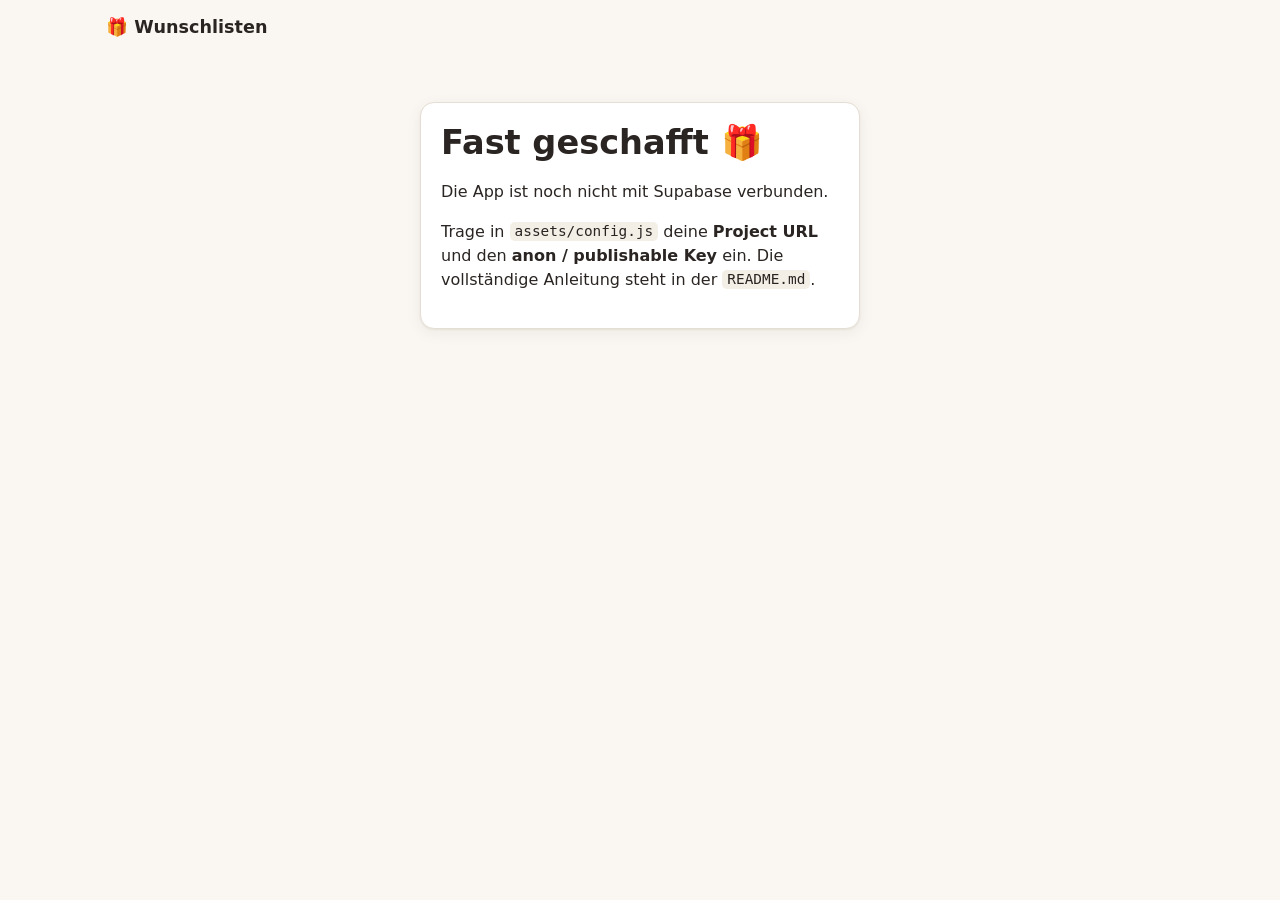
==== index.html @ 21e3d1af "Wishlist-App: Personen, Wunschlisten, Teilen-Link mit Reservierung - Admin-Bereich: Personen und Wün" ====
<!doctype html>
<html lang="de">
<head>
  <meta charset="utf-8">
  <meta name="viewport" content="width=device-width, initial-scale=1">
  <meta name="robots" content="noindex">
  <title>Wunschlisten verwalten</title>
  <link rel="icon" href="data:image/svg+xml,<svg xmlns='http://www.w3.org/2000/svg' viewBox='0 0 100 100'><text y='.9em' font-size='90'>🎁</text></svg>">
  <link rel="stylesheet" href="assets/style.css">
</head>
<body>
  <header class="topbar">
    <a class="brand" href="#/">🎁 Wunschlisten</a>
    <div class="userbox" id="userbox"></div>
  </header>

  <main id="app"><p class="loading">Lädt …</p></main>

  <!-- Person anlegen / bearbeiten -->
  <dialog id="person-dialog">
    <form method="dialog" id="person-form" class="stack">
      <h2 id="person-dialog-title">Neue Person</h2>
      <label class="field">Name
        <input type="text" name="name" required maxlength="80" placeholder="z. B. Lena" autocomplete="off">
      </label>
      <label class="field">Anlass <span class="hint">(optional)</span>
        <input type="text" name="occasion" maxlength="120" placeholder="z. B. Weihnachten 2026" autocomplete="off">
      </label>
      <div class="dialog-actions">
        <button type="button" class="btn" data-close>Abbrechen</button>
        <button type="submit" class="btn primary">Speichern</button>
      </div>
    </form>
  </dialog>

  <!-- Wunsch anlegen / bearbeiten -->
  <dialog id="item-dialog">
    <form method="dialog" id="item-form" class="stack">
      <h2 id="item-dialog-title">Neuer Wunsch</h2>
      <label class="field">Produkt
        <input type="text" name="title" required maxlength="200" placeholder="z. B. LEGO Baumhaus" autocomplete="off">
      </label>
      <label class="field">Link zum Produkt <span class="hint">(optional)</span>
        <input type="text" inputmode="url" name="url" maxlength="2000" placeholder="https://…" autocomplete="off">
      </label>
      <div class="two-col">
        <label class="field">Preis in € <span class="hint">(optional)</span>
          <input type="text" name="price" inputmode="decimal" placeholder="49,99" autocomplete="off">
        </label>
        <div class="field" style="display:flex;align-items:flex-end;padding-bottom:10px">
          <label class="check"><input type="checkbox" name="favorite"> ❤️ Herzenswunsch</label>
        </div>
      </div>
      <div class="field">Produktbild <span class="hint">(optional – auch per Einfügen aus der Zwischenablage)</span>
        <div class="img-picker">
          <div class="img-preview" id="img-preview">Kein Bild</div>
          <div class="stack" style="flex:1">
            <input type="file" name="image" id="image-input" accept="image/*">
            <button type="button" class="btn sm danger" id="image-remove" hidden>Bild entfernen</button>
          </div>
        </div>
      </div>
      <label class="field">Notiz <span class="hint">(optional, z. B. Größe, Farbe)</span>
        <textarea name="note" maxlength="500" rows="2"></textarea>
      </label>
      <div class="dialog-actions">
        <button type="button" class="btn" data-close>Abbrechen</button>
        <button type="submit" class="btn primary" id="item-save">Speichern</button>
      </div>
    </form>
  </dialog>

  <div id="toast" class="toast" role="status" aria-live="polite"></div>

  <script src="vendor/supabase.js"></script>
  <script src="assets/config.js"></script>
  <script type="module" src="assets/admin.js"></script>
</body>
</html>
---- assets/style.css ----
:root {
  --bg: #faf7f2;
  --surface: #ffffff;
  --surface-2: #f3eee6;
  --text: #2a2522;
  --muted: #6f665e;
  --border: #e6ded3;
  --accent: #c2410c;
  --accent-hover: #9a3412;
  --accent-soft: #fde9dd;
  --ok: #15803d;
  --ok-soft: #dcfce7;
  --danger: #b91c1c;
  --fav: #e11d48;
  --shadow: 0 1px 2px rgba(40, 30, 20, 0.06), 0 4px 16px rgba(40, 30, 20, 0.06);
  --radius: 14px;
  color-scheme: light;
}

@media (prefers-color-scheme: dark) {
  :root:not([data-theme="light"]) {
    --bg: #181513;
    --surface: #221e1b;
    --surface-2: #2c2723;
    --text: #f1ebe4;
    --muted: #a99f95;
    --border: #3a332e;
    --accent: #fb923c;
    --accent-hover: #fdba74;
    --accent-soft: #3b2417;
    --ok: #4ade80;
    --ok-soft: #173322;
    --danger: #f87171;
    --fav: #fb7185;
    --shadow: 0 1px 2px rgba(0, 0, 0, 0.3), 0 4px 16px rgba(0, 0, 0, 0.25);
    color-scheme: dark;
  }
}

* { box-sizing: border-box; }

body {
  margin: 0;
  background: var(--bg);
  color: var(--text);
  font: 16px/1.5 system-ui, -apple-system, "Segoe UI", Roboto, sans-serif;
  -webkit-font-smoothing: antialiased;
}

a { color: var(--accent); }
a:hover { color: var(--accent-hover); }
h1, h2, h3 { line-height: 1.2; margin: 0 0 0.4em; }
h1 { font-size: clamp(1.6rem, 4vw, 2.1rem); }
code { background: var(--surface-2); padding: 0.1em 0.35em; border-radius: 5px; font-size: 0.9em; }

/* ---------- Layout ---------- */

.topbar {
  display: flex;
  align-items: center;
  justify-content: space-between;
  gap: 12px;
  padding: 14px 16px;
  max-width: 1100px;
  margin: 0 auto;
}
.brand { font-weight: 700; font-size: 1.1rem; color: var(--text); text-decoration: none; }
.userbox { display: flex; align-items: center; gap: 10px; color: var(--muted); font-size: 0.9rem; }
.userbox .email { overflow: hidden; text-overflow: ellipsis; white-space: nowrap; max-width: 40vw; }

main { max-width: 1100px; margin: 0 auto; padding: 8px 16px 64px; }

.card {
  background: var(--surface);
  border: 1px solid var(--border);
  border-radius: var(--radius);
  box-shadow: var(--shadow);
  padding: 20px;
}
.narrow { max-width: 440px; margin: 40px auto; }
.muted { color: var(--muted); }
.small { font-size: 0.875rem; }
.row { display: flex; gap: 10px; align-items: center; flex-wrap: wrap; }
.spacer { flex: 1; }
.stack > * + * { margin-top: 14px; }
.back { display: inline-block; margin-bottom: 10px; text-decoration: none; font-size: 0.95rem; }

/* ---------- Buttons & Formulare ---------- */

.btn {
  display: inline-flex;
  align-items: center;
  justify-content: center;
  gap: 6px;
  border: 1px solid var(--border);
  background: var(--surface);
  color: var(--text);
  padding: 9px 14px;
  border-radius: 10px;
  font: inherit;
  font-size: 0.95rem;
  font-weight: 550;
  cursor: pointer;
  text-decoration: none;
  white-space: nowrap;
  transition: background 0.15s, border-color 0.15s, transform 0.05s;
}
.btn:hover { background: var(--surface-2); color: var(--text); }
.btn:active { transform: translateY(1px); }
.btn:disabled { opacity: 0.55; cursor: not-allowed; }
.btn.primary { background: var(--accent); border-color: var(--accent); color: #fff; }
.btn.primary:hover { background: var(--accent-hover); border-color: var(--accent-hover); }
.btn.danger { color: var(--danger); }
.btn.ghost { background: transparent; border-color: transparent; }
.btn.ghost:hover { background: var(--surface-2); }
.btn.sm { padding: 6px 10px; font-size: 0.85rem; border-radius: 8px; }
.btn.block { width: 100%; }

label.field { display: block; font-weight: 550; font-size: 0.9rem; }
label.field > span.hint { font-weight: 400; color: var(--muted); }
input[type="text"], input[type="email"], input[type="password"], input[type="url"], textarea {
  display: block;
  width: 100%;
  margin-top: 5px;
  padding: 10px 12px;
  font: inherit;
  color: var(--text);
  background: var(--surface);
  border: 1px solid var(--border);
  border-radius: 10px;
}
input:focus, textarea:focus, .btn:focus-visible { outline: 2px solid var(--accent); outline-offset: 1px; }
textarea { resize: vertical; min-height: 70px; }
.check { display: flex; align-items: center; gap: 8px; font-size: 0.95rem; cursor: pointer; }
.check input { width: 18px; height: 18px; accent-color: var(--accent); }

/* Schalter */
.switch { display: flex; gap: 12px; align-items: flex-start; cursor: pointer; }
.switch input { position: absolute; opacity: 0; pointer-events: none; }
.switch .track {
  flex: none; width: 44px; height: 26px; border-radius: 99px; background: var(--border);
  position: relative; transition: background 0.2s; margin-top: 2px;
}
.switch .track::after {
  content: ""; position: absolute; top: 3px; left: 3px; width: 20px; height: 20px;
  border-radius: 50%; background: #fff; transition: transform 0.2s; box-shadow: 0 1px 3px rgba(0,0,0,.25);
}
.switch input:checked + .track { background: var(--accent); }
.switch input:checked + .track::after { transform: translateX(18px); }
.switch input:focus-visible + .track { outline: 2px solid var(--accent); outline-offset: 2px; }

/* ---------- Personen-Übersicht ---------- */

.page-head { display: flex; align-items: flex-end; justify-content: space-between; gap: 12px; flex-wrap: wrap; margin: 12px 0 20px; }
.page-head p { margin: 0; }

.person-grid { display: grid; gap: 14px; grid-template-columns: repeat(auto-fill, minmax(230px, 1fr)); }
.person-card {
  display: block; text-decoration: none; color: var(--text);
  background: var(--surface); border: 1px solid var(--border); border-radius: var(--radius);
  box-shadow: var(--shadow); padding: 18px; transition: border-color 0.15s, transform 0.15s;
}
.person-card:hover { border-color: var(--accent); color: var(--text); transform: translateY(-2px); }
.avatar {
  width: 44px; height: 44px; border-radius: 50%; display: grid; place-items: center;
  background: var(--accent-soft); color: var(--accent); font-weight: 700; font-size: 1.15rem; margin-bottom: 10px;
}
.person-card h3 { margin: 0; }
.person-card .meta { color: var(--muted); font-size: 0.9rem; }
.empty { text-align: center; padding: 40px 20px; color: var(--muted); }

/* ---------- Detailseite ---------- */

.detail-head { display: flex; justify-content: space-between; align-items: flex-start; gap: 12px; flex-wrap: wrap; }
.panel-grid { display: grid; gap: 14px; grid-template-columns: 1.4fr 1fr; margin: 18px 0; }
@media (max-width: 760px) { .panel-grid { grid-template-columns: 1fr; } }
.share-link { display: flex; gap: 8px; }
.share-link input { margin-top: 0; font-size: 0.85rem; color: var(--muted); }
.stats { display: flex; gap: 18px; flex-wrap: wrap; margin: 4px 0 16px; color: var(--muted); font-size: 0.95rem; }
.stats strong { color: var(--text); }

/* ---------- Wunsch-Karten ---------- */

.item-grid { display: grid; gap: 16px; grid-template-columns: repeat(auto-fill, minmax(240px, 1fr)); }
.item {
  position: relative; display: flex; flex-direction: column;
  background: var(--surface); border: 1px solid var(--border); border-radius: var(--radius);
  box-shadow: var(--shadow); overflow: hidden; transition: opacity 0.2s, filter 0.2s;
}
.item .img {
  aspect-ratio: 4 / 3; background: var(--surface-2); display: grid; place-items: center; overflow: hidden;
}
.item .img img { width: 100%; height: 100%; object-fit: contain; background: #fff; }
.item .img svg { width: 44px; height: 44px; color: var(--border); }
.item .body { padding: 14px 16px 16px; display: flex; flex-direction: column; gap: 6px; flex: 1; }
.item h3 { font-size: 1.05rem; margin: 0; overflow-wrap: anywhere; }
.item .price { font-weight: 700; font-size: 1.1rem; }
.item .note { color: var(--muted); font-size: 0.9rem; white-space: pre-line; overflow-wrap: anywhere; }
.item .shop { font-size: 0.9rem; overflow-wrap: anywhere; }
.item .actions { display: flex; gap: 8px; flex-wrap: wrap; margin-top: auto; padding-top: 8px; }
.fav-badge {
  position: absolute; top: 10px; left: 10px; background: var(--surface); color: var(--fav);
  border-radius: 99px; padding: 3px 10px; font-size: 0.8rem; font-weight: 650; box-shadow: var(--shadow);
}
.claim-badge {
  display: inline-flex; align-items: center; gap: 6px; align-self: flex-start;
  padding: 4px 10px; border-radius: 99px; font-size: 0.85rem; font-weight: 600;
  background: var(--surface-2); color: var(--muted);
}
.claim-badge.mine { background: var(--ok-soft); color: var(--ok); }

/* Vergeben = ausgegraut */
.item.claimed .img, .item.claimed h3, .item.claimed .price, .item.claimed .note, .item.claimed .shop {
  opacity: 0.45; filter: grayscale(1);
}
.item.claimed h3 { text-decoration: line-through; }
.item.claimed .fav-badge { opacity: 0.5; }
.item.mine { border-color: var(--ok); }
.item.mine .img, .item.mine h3, .item.mine .price, .item.mine .note, .item.mine .shop { opacity: 1; filter: none; text-decoration: none; }

/* ---------- Teilen-Ansicht ---------- */

.hero { text-align: center; margin: 18px auto 26px; max-width: 640px; }
.hero .occasion { color: var(--accent); font-weight: 650; text-transform: uppercase; letter-spacing: 0.06em; font-size: 0.85rem; }
.progress { height: 8px; background: var(--surface-2); border-radius: 99px; overflow: hidden; margin: 12px auto 6px; max-width: 360px; }
.progress > div { height: 100%; background: var(--accent); border-radius: 99px; transition: width 0.4s; }
.toolbar { display: flex; justify-content: space-between; align-items: center; gap: 12px; flex-wrap: wrap; margin-bottom: 14px; }
.section-title { margin: 28px 0 12px; font-size: 1.05rem; color: var(--muted); font-weight: 600; }

/* ---------- Dialog ---------- */

dialog {
  border: none; border-radius: var(--radius); padding: 0; width: min(520px, calc(100vw - 32px));
  background: var(--surface); color: var(--text); box-shadow: 0 20px 60px rgba(0,0,0,.3);
}
dialog::backdrop { background: rgba(20, 15, 10, 0.45); }
dialog form { padding: 22px; max-height: 85vh; overflow-y: auto; }
dialog h2 { font-size: 1.25rem; }
.dialog-actions { display: flex; justify-content: flex-end; gap: 10px; margin-top: 20px; flex-wrap: wrap; }
.img-picker { display: flex; gap: 12px; align-items: center; margin-top: 6px; }
.img-preview {
  width: 96px; height: 96px; flex: none; border-radius: 10px; border: 1px dashed var(--border);
  background: var(--surface-2); display: grid; place-items: center; overflow: hidden; color: var(--muted); font-size: 0.75rem; text-align: center;
}
.img-preview img { width: 100%; height: 100%; object-fit: contain; background: #fff; }
.two-col { display: grid; grid-template-columns: 1fr 1fr; gap: 12px; }
@media (max-width: 480px) { .two-col { grid-template-columns: 1fr; } }

/* ---------- Toast ---------- */

.toast {
  position: fixed; left: 50%; bottom: 24px; transform: translate(-50%, 20px);
  background: var(--text); color: var(--bg); padding: 11px 18px; border-radius: 10px;
  font-size: 0.95rem; box-shadow: var(--shadow); opacity: 0; pointer-events: none;
  transition: opacity 0.2s, transform 0.2s; max-width: calc(100vw - 32px); z-index: 50;
}
.toast.show { opacity: 1; transform: translate(-50%, 0); }
.toast.error { background: var(--danger); color: #fff; }
.toast.success { background: var(--ok); color: #fff; }

.loading { text-align: center; color: var(--muted); padding: 60px 0; }
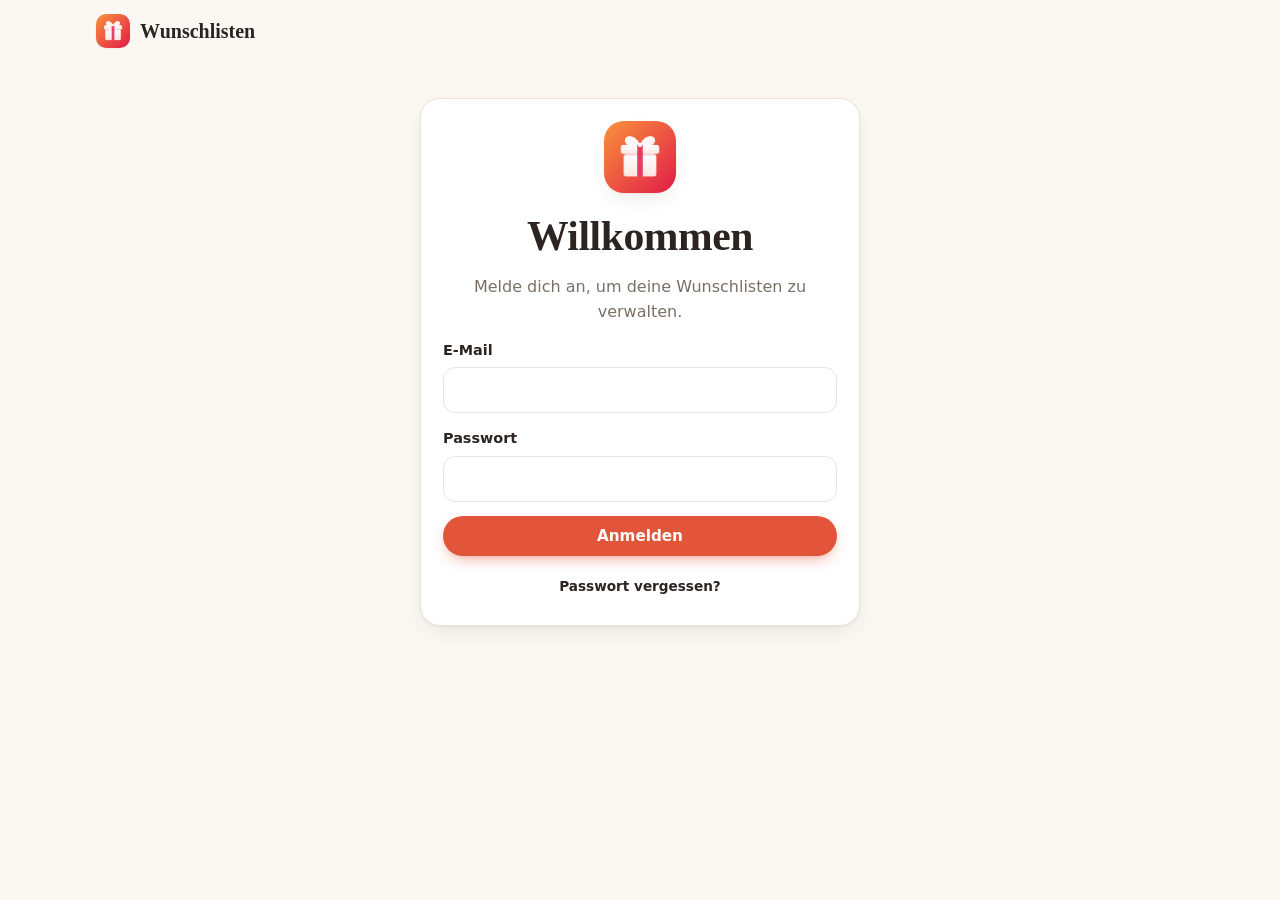
==== commit 57ad2bdf: "Neues Design, App-Icon, Anlass mit Countdown, Preise aus Shop-Links - Design: Schrift Fraunces, Kopf" ====
--- a/index.html
+++ b/index.html
@@ -2,15 +2,24 @@
 <html lang="de">
 <head>
   <meta charset="utf-8">
-  <meta name="viewport" content="width=device-width, initial-scale=1">
+  <meta name="viewport" content="width=device-width, initial-scale=1, viewport-fit=cover">
   <meta name="robots" content="noindex">
-  <title>Wunschlisten verwalten</title>
-  <link rel="icon" href="data:image/svg+xml,<svg xmlns='http://www.w3.org/2000/svg' viewBox='0 0 100 100'><text y='.9em' font-size='90'>🎁</text></svg>">
+  <title>Wunschlisten</title>
+  <link rel="icon" href="assets/icons/icon.svg" type="image/svg+xml">
+  <link rel="apple-touch-icon" href="assets/icons/apple-touch-icon.png">
+  <link rel="manifest" href="manifest.webmanifest">
+  <meta name="theme-color" content="#fbf8f4" media="(prefers-color-scheme: light)">
+  <meta name="theme-color" content="#161311" media="(prefers-color-scheme: dark)">
+  <meta name="apple-mobile-web-app-capable" content="yes">
+  <meta name="mobile-web-app-capable" content="yes">
+  <meta name="apple-mobile-web-app-title" content="Wunschlisten">
+  <meta name="apple-mobile-web-app-status-bar-style" content="default">
+  <link rel="preload" href="assets/fonts/fraunces.woff2" as="font" type="font/woff2" crossorigin>
   <link rel="stylesheet" href="assets/style.css">
 </head>
 <body>
   <header class="topbar">
-    <a class="brand" href="#/">🎁 Wunschlisten</a>
+    <a class="brand" href="#/"><img src="assets/icons/icon-192.png" alt=""> Wunschlisten</a>
     <div class="userbox" id="userbox"></div>
   </header>
 
@@ -19,12 +28,23 @@
   <!-- Person anlegen / bearbeiten -->
   <dialog id="person-dialog">
     <form method="dialog" id="person-form" class="stack">
-      <h2 id="person-dialog-title">Neue Person</h2>
-      <label class="field">Name
+      <h2 id="person-dialog-title">Neue Wunschliste</h2>
+      <label class="field">Für wen ist die Liste?
         <input type="text" name="name" required maxlength="80" placeholder="z. B. Lena" autocomplete="off">
       </label>
-      <label class="field">Anlass <span class="hint">(optional)</span>
-        <input type="text" name="occasion" maxlength="120" placeholder="z. B. Weihnachten 2026" autocomplete="off">
+      <div class="field">Anlass
+        <div class="seg" role="radiogroup">
+          <label><input type="radio" name="theme" value="birthday" checked><span class="emo">🎂</span>Geburtstag</label>
+          <label><input type="radio" name="theme" value="christmas"><span class="emo">🎄</span>Weihnachten</label>
+          <label><input type="radio" name="theme" value="other"><span class="emo">🎁</span>Sonstiges</label>
+        </div>
+      </div>
+      <label class="field" id="event-date-field"><span id="event-date-label">Geburtstag</span>
+        <span class="hint" id="event-date-hint">(optional – mit Geburtsjahr zeigen wir auch das Alter)</span>
+        <input type="date" name="event_date">
+      </label>
+      <label class="field">Titel <span class="hint">(optional, z. B. „7. Geburtstag“ oder „Weihnachten 2026“)</span>
+        <input type="text" name="occasion" maxlength="120" autocomplete="off">
       </label>
       <div class="dialog-actions">
         <button type="button" class="btn" data-close>Abbrechen</button>
@@ -37,20 +57,23 @@
   <dialog id="item-dialog">
     <form method="dialog" id="item-form" class="stack">
       <h2 id="item-dialog-title">Neuer Wunsch</h2>
+      <div class="field">Link zum Produkt <span class="hint">(optional – Titel, Preis und Bild werden dann automatisch geladen)</span>
+        <div class="input-row">
+          <input type="text" inputmode="url" name="url" maxlength="2000" placeholder="https://…" autocomplete="off">
+          <button type="button" class="btn sm" id="fetch-info">✨ Laden</button>
+        </div>
+        <div class="fetch-status" id="fetch-status"></div>
+      </div>
       <label class="field">Produkt
         <input type="text" name="title" required maxlength="200" placeholder="z. B. LEGO Baumhaus" autocomplete="off">
-      </label>
-      <label class="field">Link zum Produkt <span class="hint">(optional)</span>
-        <input type="text" inputmode="url" name="url" maxlength="2000" placeholder="https://…" autocomplete="off">
       </label>
       <div class="two-col">
         <label class="field">Preis in € <span class="hint">(optional)</span>
           <input type="text" name="price" inputmode="decimal" placeholder="49,99" autocomplete="off">
         </label>
-        <div class="field" style="display:flex;align-items:flex-end;padding-bottom:10px">
-          <label class="check"><input type="checkbox" name="favorite"> ❤️ Herzenswunsch</label>
-        </div>
+        <label class="check" style="padding-bottom:12px"><input type="checkbox" name="favorite"> ❤️ Herzenswunsch</label>
       </div>
+      <label class="check" id="auto-price-row"><input type="checkbox" name="auto_price" checked> 🔄 Preis automatisch aus dem Link aktuell halten</label>
       <div class="field">Produktbild <span class="hint">(optional – auch per Einfügen aus der Zwischenablage)</span>
         <div class="img-picker">
           <div class="img-preview" id="img-preview">Kein Bild</div>
--- a/assets/style.css
+++ b/assets/style.css
@@ -1,261 +1,411 @@
+/* ===================================================================
+   Wishlist – Design
+   =================================================================== */
+
+@font-face {
+  font-family: "Fraunces";
+  src: url("fonts/fraunces.woff2") format("woff2");
+  font-weight: 100 900;
+  font-style: normal;
+  font-display: swap;
+}
+
 :root {
-  --bg: #faf7f2;
+  --bg: #fbf8f4;
   --surface: #ffffff;
-  --surface-2: #f3eee6;
-  --text: #2a2522;
-  --muted: #6f665e;
-  --border: #e6ded3;
-  --accent: #c2410c;
-  --accent-hover: #9a3412;
-  --accent-soft: #fde9dd;
+  --surface-2: #f6f0e9;
+  --text: #2b2420;
+  --muted: #7a6f66;
+  --border: #ece4da;
+  --accent: #e2553a;
+  --accent-hover: #c4412a;
+  --accent-soft: #fdeae3;
+  --on-accent: #ffffff;
+  --grad: linear-gradient(135deg, #fb923c 0%, #f05a4a 50%, #e11d48 100%);
+  --pattern: radial-gradient(circle at 20% 30%, rgba(255,255,255,.18) 0 2px, transparent 3px),
+             radial-gradient(circle at 70% 70%, rgba(255,255,255,.14) 0 3px, transparent 4px);
+  --pattern-size: 60px 60px, 90px 90px;
   --ok: #15803d;
   --ok-soft: #dcfce7;
-  --danger: #b91c1c;
+  --danger: #c0262d;
   --fav: #e11d48;
-  --shadow: 0 1px 2px rgba(40, 30, 20, 0.06), 0 4px 16px rgba(40, 30, 20, 0.06);
-  --radius: 14px;
+  --shadow-sm: 0 1px 2px rgba(60, 40, 20, .06);
+  --shadow: 0 1px 2px rgba(60, 40, 20, .05), 0 8px 24px -8px rgba(60, 40, 20, .14);
+  --shadow-lg: 0 2px 4px rgba(60, 40, 20, .06), 0 18px 40px -12px rgba(60, 40, 20, .25);
+  --radius: 20px;
+  --radius-sm: 12px;
+  --font-display: "Fraunces", Georgia, "Times New Roman", serif;
   color-scheme: light;
 }
 
 @media (prefers-color-scheme: dark) {
   :root:not([data-theme="light"]) {
-    --bg: #181513;
-    --surface: #221e1b;
-    --surface-2: #2c2723;
-    --text: #f1ebe4;
-    --muted: #a99f95;
-    --border: #3a332e;
-    --accent: #fb923c;
-    --accent-hover: #fdba74;
-    --accent-soft: #3b2417;
+    --bg: #161311;
+    --surface: #211d1a;
+    --surface-2: #2b2622;
+    --text: #f3ede6;
+    --muted: #a99e94;
+    --border: #39322c;
+    --accent-soft: #3a2119;
     --ok: #4ade80;
     --ok-soft: #173322;
     --danger: #f87171;
     --fav: #fb7185;
-    --shadow: 0 1px 2px rgba(0, 0, 0, 0.3), 0 4px 16px rgba(0, 0, 0, 0.25);
+    --shadow: 0 1px 2px rgba(0,0,0,.3), 0 8px 24px -8px rgba(0,0,0,.5);
+    --shadow-lg: 0 2px 4px rgba(0,0,0,.3), 0 18px 40px -12px rgba(0,0,0,.6);
     color-scheme: dark;
   }
 }
 
+/* ---------- Anlass-Themen ---------- */
+
+[data-occasion="birthday"] {
+  --accent: #d6336c;
+  --accent-hover: #b02457;
+  --accent-soft: #fce7f0;
+  --grad: linear-gradient(135deg, #f472b6 0%, #c084fc 55%, #818cf8 100%);
+  --pattern:
+    radial-gradient(circle at 30% 40%, rgba(255,255,255,.55) 0 2.5px, transparent 3px),
+    radial-gradient(circle at 60% 20%, rgba(253,224,71,.75) 0 3px, transparent 3.5px),
+    radial-gradient(circle at 80% 70%, rgba(125,211,252,.7) 0 2.5px, transparent 3px),
+    radial-gradient(circle at 15% 85%, rgba(255,255,255,.35) 0 4px, transparent 4.5px);
+  --pattern-size: 57px 63px, 91px 79px, 73px 101px, 127px 113px;
+}
+[data-occasion="christmas"] {
+  --accent: #b8232f;
+  --accent-hover: #941b25;
+  --accent-soft: #fbe8e8;
+  --grad: linear-gradient(140deg, #1f6f43 0%, #145233 55%, #0f3d27 100%);
+  --pattern:
+    radial-gradient(circle, rgba(255,255,255,.75) 0 2px, transparent 2.5px),
+    radial-gradient(circle, rgba(255,255,255,.45) 0 1.5px, transparent 2px),
+    radial-gradient(circle, rgba(255,255,255,.3) 0 3px, transparent 3.5px);
+  --pattern-size: 53px 61px, 37px 43px, 97px 89px;
+}
+@media (prefers-color-scheme: dark) {
+  :root:not([data-theme="light"]) [data-occasion="birthday"] { --accent: #f472b6; --accent-hover: #f9a8d4; --accent-soft: #3d1a2b; --on-accent: #2a0f1c; }
+  :root:not([data-theme="light"]) [data-occasion="christmas"] { --accent: #f87171; --accent-hover: #fca5a5; --accent-soft: #3b1a1a; --on-accent: #2a0b0b; }
+  :root:not([data-theme="light"]) { --accent: #fb7a5a; --accent-hover: #fda38b; --on-accent: #2a120b; }
+}
+
+/* ---------- Grundlagen ---------- */
+
 * { box-sizing: border-box; }
-
+[hidden] { display: none !important; }
+html { -webkit-text-size-adjust: 100%; }
 body {
   margin: 0;
+  min-height: 100vh;
   background: var(--bg);
   color: var(--text);
-  font: 16px/1.5 system-ui, -apple-system, "Segoe UI", Roboto, sans-serif;
+  font: 16px/1.55 system-ui, -apple-system, "Segoe UI", Roboto, "Helvetica Neue", sans-serif;
   -webkit-font-smoothing: antialiased;
 }
-
 a { color: var(--accent); }
 a:hover { color: var(--accent-hover); }
-h1, h2, h3 { line-height: 1.2; margin: 0 0 0.4em; }
-h1 { font-size: clamp(1.6rem, 4vw, 2.1rem); }
-code { background: var(--surface-2); padding: 0.1em 0.35em; border-radius: 5px; font-size: 0.9em; }
+h1, h2, h3 { line-height: 1.15; margin: 0 0 .35em; letter-spacing: -.01em; }
+h1, h2, .display { font-family: var(--font-display); font-weight: 650; }
+h1 { font-size: clamp(1.8rem, 5vw, 2.6rem); }
+h2 { font-size: 1.4rem; }
+h3 { font-size: 1.05rem; font-weight: 650; }
+code { background: var(--surface-2); padding: .1em .35em; border-radius: 6px; font-size: .9em; }
+img { max-width: 100%; }
 
 /* ---------- Layout ---------- */
 
 .topbar {
-  display: flex;
-  align-items: center;
-  justify-content: space-between;
-  gap: 12px;
-  padding: 14px 16px;
-  max-width: 1100px;
-  margin: 0 auto;
-}
-.brand { font-weight: 700; font-size: 1.1rem; color: var(--text); text-decoration: none; }
-.userbox { display: flex; align-items: center; gap: 10px; color: var(--muted); font-size: 0.9rem; }
-.userbox .email { overflow: hidden; text-overflow: ellipsis; white-space: nowrap; max-width: 40vw; }
-
-main { max-width: 1100px; margin: 0 auto; padding: 8px 16px 64px; }
+  display: flex; align-items: center; justify-content: space-between; gap: 12px;
+  max-width: 1120px; margin: 0 auto; padding: 14px 16px;
+}
+.brand {
+  display: inline-flex; align-items: center; gap: 10px;
+  font-family: var(--font-display); font-weight: 700; font-size: 1.25rem;
+  color: var(--text); text-decoration: none;
+}
+.brand img { width: 34px; height: 34px; border-radius: 10px; box-shadow: var(--shadow-sm); }
+.userbox { display: flex; align-items: center; gap: 10px; color: var(--muted); font-size: .9rem; min-width: 0; }
+.userbox .email { overflow: hidden; text-overflow: ellipsis; white-space: nowrap; max-width: 34vw; }
+@media (max-width: 520px) { .userbox .email { display: none; } }
+
+main { max-width: 1120px; margin: 0 auto; padding: 4px 16px 72px; }
 
 .card {
-  background: var(--surface);
-  border: 1px solid var(--border);
-  border-radius: var(--radius);
-  box-shadow: var(--shadow);
-  padding: 20px;
-}
-.narrow { max-width: 440px; margin: 40px auto; }
+  background: var(--surface); border: 1px solid var(--border); border-radius: var(--radius);
+  box-shadow: var(--shadow); padding: 22px;
+}
+.narrow { max-width: 440px; margin: 32px auto; }
 .muted { color: var(--muted); }
-.small { font-size: 0.875rem; }
-.row { display: flex; gap: 10px; align-items: center; flex-wrap: wrap; }
+.small { font-size: .875rem; }
+.row { display: flex; gap: 8px; align-items: center; flex-wrap: wrap; }
 .spacer { flex: 1; }
 .stack > * + * { margin-top: 14px; }
-.back { display: inline-block; margin-bottom: 10px; text-decoration: none; font-size: 0.95rem; }
+.back {
+  display: inline-flex; align-items: center; gap: 6px; margin: 4px 0 12px;
+  text-decoration: none; font-weight: 600; font-size: .95rem; color: var(--muted);
+}
+.back:hover { color: var(--accent); }
+.card h3 { display: flex; align-items: center; gap: 8px; }
 
 /* ---------- Buttons & Formulare ---------- */
 
 .btn {
-  display: inline-flex;
-  align-items: center;
-  justify-content: center;
-  gap: 6px;
-  border: 1px solid var(--border);
-  background: var(--surface);
-  color: var(--text);
-  padding: 9px 14px;
-  border-radius: 10px;
-  font: inherit;
-  font-size: 0.95rem;
-  font-weight: 550;
-  cursor: pointer;
-  text-decoration: none;
-  white-space: nowrap;
-  transition: background 0.15s, border-color 0.15s, transform 0.05s;
+  display: inline-flex; align-items: center; justify-content: center; gap: 6px;
+  border: 1px solid var(--border); background: var(--surface); color: var(--text);
+  padding: 10px 16px; border-radius: 999px;
+  font: inherit; font-size: .95rem; font-weight: 600; line-height: 1.2;
+  cursor: pointer; text-decoration: none; white-space: nowrap;
+  transition: background .15s, border-color .15s, transform .08s, box-shadow .15s;
 }
 .btn:hover { background: var(--surface-2); color: var(--text); }
-.btn:active { transform: translateY(1px); }
-.btn:disabled { opacity: 0.55; cursor: not-allowed; }
-.btn.primary { background: var(--accent); border-color: var(--accent); color: #fff; }
-.btn.primary:hover { background: var(--accent-hover); border-color: var(--accent-hover); }
+.btn:active { transform: scale(.97); }
+.btn:disabled { opacity: .55; cursor: not-allowed; transform: none; }
+.btn.primary {
+  background: var(--accent); border-color: transparent; color: var(--on-accent);
+  box-shadow: 0 6px 16px -6px color-mix(in srgb, var(--accent) 70%, transparent);
+}
+.btn.primary:hover { background: var(--accent-hover); color: var(--on-accent); }
 .btn.danger { color: var(--danger); }
 .btn.ghost { background: transparent; border-color: transparent; }
 .btn.ghost:hover { background: var(--surface-2); }
-.btn.sm { padding: 6px 10px; font-size: 0.85rem; border-radius: 8px; }
+.btn.sm { padding: 7px 12px; font-size: .85rem; }
 .btn.block { width: 100%; }
-
-label.field { display: block; font-weight: 550; font-size: 0.9rem; }
-label.field > span.hint { font-weight: 400; color: var(--muted); }
-input[type="text"], input[type="email"], input[type="password"], input[type="url"], textarea {
-  display: block;
-  width: 100%;
-  margin-top: 5px;
-  padding: 10px 12px;
-  font: inherit;
-  color: var(--text);
-  background: var(--surface);
-  border: 1px solid var(--border);
-  border-radius: 10px;
-}
-input:focus, textarea:focus, .btn:focus-visible { outline: 2px solid var(--accent); outline-offset: 1px; }
-textarea { resize: vertical; min-height: 70px; }
-.check { display: flex; align-items: center; gap: 8px; font-size: 0.95rem; cursor: pointer; }
-.check input { width: 18px; height: 18px; accent-color: var(--accent); }
+.btn.light { background: rgba(255,255,255,.18); border-color: rgba(255,255,255,.35); color: #fff; backdrop-filter: blur(6px); }
+.btn.light:hover { background: rgba(255,255,255,.3); color: #fff; }
+.btn .spin { width: 14px; height: 14px; border: 2px solid currentColor; border-right-color: transparent; border-radius: 50%; animation: spin .7s linear infinite; }
+@keyframes spin { to { transform: rotate(360deg); } }
+
+label.field, div.field { display: block; font-weight: 600; font-size: .9rem; }
+.hint { font-weight: 400; color: var(--muted); }
+input[type="text"], input[type="email"], input[type="password"], input[type="date"], textarea {
+  display: block; width: 100%; margin-top: 6px; padding: 11px 14px;
+  font: inherit; color: var(--text); background: var(--surface);
+  border: 1px solid var(--border); border-radius: var(--radius-sm);
+  transition: border-color .15s, box-shadow .15s;
+}
+input:focus, textarea:focus {
+  outline: none; border-color: var(--accent);
+  box-shadow: 0 0 0 4px color-mix(in srgb, var(--accent) 18%, transparent);
+}
+.btn:focus-visible, .seg label:focus-within { outline: 3px solid color-mix(in srgb, var(--accent) 45%, transparent); outline-offset: 2px; }
+textarea { resize: vertical; min-height: 72px; }
+.check { display: flex; align-items: center; gap: 9px; font-size: .95rem; font-weight: 500; cursor: pointer; }
+.check input { width: 18px; height: 18px; accent-color: var(--accent); flex: none; }
+.input-row { display: flex; gap: 8px; align-items: flex-end; }
+.input-row input { flex: 1; }
+.input-row .btn { flex: none; margin-bottom: 1px; }
+.fetch-status { font-size: .85rem; font-weight: 500; margin-top: 6px; min-height: 1em; }
+.fetch-status.ok { color: var(--ok); }
+.fetch-status.warn { color: var(--muted); }
+
+/* Segment-Auswahl (Anlass) */
+.seg { display: grid; grid-template-columns: repeat(3, 1fr); gap: 8px; margin-top: 6px; }
+.seg label {
+  display: flex; flex-direction: column; align-items: center; gap: 2px;
+  padding: 12px 6px; border: 1.5px solid var(--border); border-radius: var(--radius-sm);
+  cursor: pointer; font-weight: 600; font-size: .85rem; text-align: center; transition: all .15s;
+}
+.seg label .emo { font-size: 1.6rem; line-height: 1.1; }
+.seg input { position: absolute; opacity: 0; pointer-events: none; }
+.seg label:has(input:checked) { border-color: var(--accent); background: var(--accent-soft); color: var(--accent-hover); }
 
 /* Schalter */
 .switch { display: flex; gap: 12px; align-items: flex-start; cursor: pointer; }
 .switch input { position: absolute; opacity: 0; pointer-events: none; }
 .switch .track {
-  flex: none; width: 44px; height: 26px; border-radius: 99px; background: var(--border);
-  position: relative; transition: background 0.2s; margin-top: 2px;
+  flex: none; width: 46px; height: 28px; border-radius: 99px; background: var(--border);
+  position: relative; transition: background .2s; margin-top: 1px;
 }
 .switch .track::after {
-  content: ""; position: absolute; top: 3px; left: 3px; width: 20px; height: 20px;
-  border-radius: 50%; background: #fff; transition: transform 0.2s; box-shadow: 0 1px 3px rgba(0,0,0,.25);
+  content: ""; position: absolute; top: 3px; left: 3px; width: 22px; height: 22px;
+  border-radius: 50%; background: #fff; transition: transform .2s; box-shadow: 0 1px 3px rgba(0,0,0,.25);
 }
 .switch input:checked + .track { background: var(--accent); }
 .switch input:checked + .track::after { transform: translateX(18px); }
-.switch input:focus-visible + .track { outline: 2px solid var(--accent); outline-offset: 2px; }
+.switch input:focus-visible + .track { outline: 3px solid color-mix(in srgb, var(--accent) 45%, transparent); outline-offset: 2px; }
+
+/* ---------- Hero / Kopfbereich ---------- */
+
+.hero {
+  position: relative; overflow: hidden; isolation: isolate;
+  background: var(--grad); color: #fff;
+  border-radius: calc(var(--radius) + 6px);
+  padding: clamp(26px, 5vw, 44px) clamp(18px, 4vw, 40px);
+  box-shadow: var(--shadow-lg);
+  margin: 6px 0 26px;
+}
+.hero::before {
+  content: ""; position: absolute; inset: 0; z-index: -1;
+  background-image: var(--pattern); background-size: var(--pattern-size);
+  opacity: .9;
+}
+.hero.center { text-align: center; }
+.hero h1 { color: #fff; margin: 4px 0 6px; text-shadow: 0 2px 12px rgba(0,0,0,.15); }
+.hero .kicker {
+  font-size: .8rem; font-weight: 700; letter-spacing: .12em; text-transform: uppercase; opacity: .92;
+}
+.hero-emoji {
+  width: 72px; height: 72px; display: grid; place-items: center; font-size: 2.4rem;
+  background: rgba(255,255,255,.22); border: 1px solid rgba(255,255,255,.35);
+  border-radius: 24px; margin: 0 auto 12px; box-shadow: 0 8px 20px -8px rgba(0,0,0,.3);
+  backdrop-filter: blur(6px);
+}
+.hero:not(.center) .hero-emoji { margin: 0 0 12px; width: 60px; height: 60px; font-size: 2rem; border-radius: 20px; }
+.chips { display: flex; gap: 8px; flex-wrap: wrap; margin-top: 10px; }
+.hero.center .chips { justify-content: center; }
+.chip {
+  display: inline-flex; align-items: center; gap: 6px; padding: 6px 12px; border-radius: 99px;
+  background: rgba(255,255,255,.2); border: 1px solid rgba(255,255,255,.3);
+  font-size: .85rem; font-weight: 600; backdrop-filter: blur(6px);
+}
+.hero .progress { height: 10px; background: rgba(255,255,255,.25); border-radius: 99px; overflow: hidden; margin: 18px auto 8px; max-width: 380px; }
+.hero .progress > div { height: 100%; background: #fff; border-radius: 99px; transition: width .5s; }
+.hero .progress-text { font-size: .9rem; opacity: .95; margin: 0; }
+.hero-head { display: flex; justify-content: space-between; align-items: flex-start; gap: 16px; flex-wrap: wrap; }
+.hero-actions { display: flex; gap: 8px; flex-wrap: wrap; }
 
 /* ---------- Personen-Übersicht ---------- */
 
-.page-head { display: flex; align-items: flex-end; justify-content: space-between; gap: 12px; flex-wrap: wrap; margin: 12px 0 20px; }
+.page-head { display: flex; align-items: flex-end; justify-content: space-between; gap: 14px; flex-wrap: wrap; margin: 14px 0 22px; }
 .page-head p { margin: 0; }
-
-.person-grid { display: grid; gap: 14px; grid-template-columns: repeat(auto-fill, minmax(230px, 1fr)); }
+.person-grid { display: grid; gap: 16px; grid-template-columns: repeat(auto-fill, minmax(250px, 1fr)); }
 .person-card {
-  display: block; text-decoration: none; color: var(--text);
+  display: flex; flex-direction: column; text-decoration: none; color: var(--text);
   background: var(--surface); border: 1px solid var(--border); border-radius: var(--radius);
-  box-shadow: var(--shadow); padding: 18px; transition: border-color 0.15s, transform 0.15s;
-}
-.person-card:hover { border-color: var(--accent); color: var(--text); transform: translateY(-2px); }
-.avatar {
-  width: 44px; height: 44px; border-radius: 50%; display: grid; place-items: center;
-  background: var(--accent-soft); color: var(--accent); font-weight: 700; font-size: 1.15rem; margin-bottom: 10px;
-}
-.person-card h3 { margin: 0; }
-.person-card .meta { color: var(--muted); font-size: 0.9rem; }
-.empty { text-align: center; padding: 40px 20px; color: var(--muted); }
-
-/* ---------- Detailseite ---------- */
-
-.detail-head { display: flex; justify-content: space-between; align-items: flex-start; gap: 12px; flex-wrap: wrap; }
-.panel-grid { display: grid; gap: 14px; grid-template-columns: 1.4fr 1fr; margin: 18px 0; }
-@media (max-width: 760px) { .panel-grid { grid-template-columns: 1fr; } }
+  box-shadow: var(--shadow); overflow: hidden; transition: transform .18s, box-shadow .18s;
+}
+.person-card:hover { transform: translateY(-3px); box-shadow: var(--shadow-lg); color: var(--text); }
+.person-card .banner {
+  position: relative; height: 84px; background: var(--grad); isolation: isolate;
+}
+.person-card .banner::before { content: ""; position: absolute; inset: 0; z-index: -1; background-image: var(--pattern); background-size: var(--pattern-size); }
+.person-card .avatar {
+  position: absolute; left: 18px; bottom: -26px; width: 56px; height: 56px; border-radius: 18px;
+  display: grid; place-items: center; font-size: 1.8rem;
+  background: var(--surface); border: 3px solid var(--surface); box-shadow: var(--shadow);
+}
+.person-card .content { padding: 34px 18px 18px; }
+.person-card h3 { font-family: var(--font-display); font-size: 1.35rem; margin-bottom: 2px; }
+.person-card .meta { color: var(--muted); font-size: .9rem; }
+.person-card .foot { display: flex; justify-content: space-between; gap: 8px; margin-top: 12px; font-size: .85rem; }
+.pill { display: inline-flex; align-items: center; gap: 5px; padding: 3px 10px; border-radius: 99px; background: var(--accent-soft); color: var(--accent-hover); font-weight: 650; font-size: .8rem; }
+.empty { text-align: center; padding: 48px 20px; color: var(--muted); }
+.empty .big { font-size: 3rem; margin: 0 0 6px; }
+
+/* ---------- Detailseite (Admin) ---------- */
+
+.panel-grid { display: grid; gap: 16px; grid-template-columns: 1.4fr 1fr; margin: 0 0 22px; }
+@media (max-width: 780px) { .panel-grid { grid-template-columns: 1fr; } }
 .share-link { display: flex; gap: 8px; }
-.share-link input { margin-top: 0; font-size: 0.85rem; color: var(--muted); }
-.stats { display: flex; gap: 18px; flex-wrap: wrap; margin: 4px 0 16px; color: var(--muted); font-size: 0.95rem; }
-.stats strong { color: var(--text); }
+.share-link input { margin-top: 0; font-size: .85rem; color: var(--muted); border-radius: 999px; }
+.toolbar { display: flex; justify-content: space-between; align-items: center; gap: 12px; flex-wrap: wrap; margin-bottom: 16px; }
+.stats { display: flex; gap: 8px; flex-wrap: wrap; }
+.stat { background: var(--surface); border: 1px solid var(--border); border-radius: 99px; padding: 6px 14px; font-size: .9rem; color: var(--muted); }
+.stat strong { color: var(--text); }
 
 /* ---------- Wunsch-Karten ---------- */
 
-.item-grid { display: grid; gap: 16px; grid-template-columns: repeat(auto-fill, minmax(240px, 1fr)); }
+.item-grid { display: grid; gap: 18px; grid-template-columns: repeat(auto-fill, minmax(250px, 1fr)); }
 .item {
   position: relative; display: flex; flex-direction: column;
   background: var(--surface); border: 1px solid var(--border); border-radius: var(--radius);
-  box-shadow: var(--shadow); overflow: hidden; transition: opacity 0.2s, filter 0.2s;
-}
+  box-shadow: var(--shadow); overflow: hidden; transition: transform .18s, box-shadow .18s;
+}
+.item:not(.claimed):hover { transform: translateY(-3px); box-shadow: var(--shadow-lg); }
 .item .img {
-  aspect-ratio: 4 / 3; background: var(--surface-2); display: grid; place-items: center; overflow: hidden;
-}
-.item .img img { width: 100%; height: 100%; object-fit: contain; background: #fff; }
-.item .img svg { width: 44px; height: 44px; color: var(--border); }
-.item .body { padding: 14px 16px 16px; display: flex; flex-direction: column; gap: 6px; flex: 1; }
-.item h3 { font-size: 1.05rem; margin: 0; overflow-wrap: anywhere; }
-.item .price { font-weight: 700; font-size: 1.1rem; }
-.item .note { color: var(--muted); font-size: 0.9rem; white-space: pre-line; overflow-wrap: anywhere; }
-.item .shop { font-size: 0.9rem; overflow-wrap: anywhere; }
-.item .actions { display: flex; gap: 8px; flex-wrap: wrap; margin-top: auto; padding-top: 8px; }
+  position: relative; aspect-ratio: 1 / 1; background: #fff; display: grid; place-items: center;
+  overflow: hidden; border-bottom: 1px solid var(--border);
+}
+.item .img img { width: 100%; height: 100%; object-fit: contain; padding: 14px; transition: transform .3s; }
+.item:not(.claimed):hover .img img { transform: scale(1.04); }
+.item .img:has(> .ph) { background: var(--surface-2); }
+.item .img .ph { font-size: 3.4rem; opacity: .45; }
+.item .body { padding: 16px 18px 18px; display: flex; flex-direction: column; gap: 7px; flex: 1; }
+.item h3 { font-size: 1.08rem; margin: 0; overflow-wrap: anywhere; }
+.price-row { display: flex; align-items: baseline; gap: 8px; flex-wrap: wrap; }
+.item .price { font-family: var(--font-display); font-weight: 700; font-size: 1.35rem; color: var(--accent); }
+.item .stamp { font-size: .75rem; color: var(--muted); }
+.item .note { color: var(--muted); font-size: .9rem; white-space: pre-line; overflow-wrap: anywhere; }
+.item .shop { font-size: .9rem; font-weight: 600; overflow-wrap: anywhere; text-decoration: none; }
+.item .shop:hover { text-decoration: underline; }
+.item .actions { display: flex; gap: 8px; flex-wrap: wrap; margin-top: auto; padding-top: 10px; }
 .fav-badge {
-  position: absolute; top: 10px; left: 10px; background: var(--surface); color: var(--fav);
-  border-radius: 99px; padding: 3px 10px; font-size: 0.8rem; font-weight: 650; box-shadow: var(--shadow);
+  position: absolute; top: 12px; left: 12px; z-index: 2;
+  background: var(--surface); color: var(--fav); border-radius: 99px; padding: 4px 11px;
+  font-size: .78rem; font-weight: 700; box-shadow: var(--shadow);
 }
 .claim-badge {
   display: inline-flex; align-items: center; gap: 6px; align-self: flex-start;
-  padding: 4px 10px; border-radius: 99px; font-size: 0.85rem; font-weight: 600;
+  padding: 5px 11px; border-radius: 99px; font-size: .85rem; font-weight: 600;
   background: var(--surface-2); color: var(--muted);
 }
 .claim-badge.mine { background: var(--ok-soft); color: var(--ok); }
 
-/* Vergeben = ausgegraut */
-.item.claimed .img, .item.claimed h3, .item.claimed .price, .item.claimed .note, .item.claimed .shop {
-  opacity: 0.45; filter: grayscale(1);
+/* Vergeben = ausgegraut + Stempel */
+.item.claimed .img > img, .item.claimed .img > .ph, .item.claimed h3, .item.claimed .price-row, .item.claimed .note, .item.claimed .shop {
+  opacity: .45; filter: grayscale(1);
 }
 .item.claimed h3 { text-decoration: line-through; }
-.item.claimed .fav-badge { opacity: 0.5; }
-.item.mine { border-color: var(--ok); }
-.item.mine .img, .item.mine h3, .item.mine .price, .item.mine .note, .item.mine .shop { opacity: 1; filter: none; text-decoration: none; }
+.item.claimed .fav-badge { opacity: .5; }
+.item.mine { border-color: var(--ok); box-shadow: 0 0 0 1px var(--ok), var(--shadow); }
+.item.mine .img > img, .item.mine .img > .ph, .item.mine h3, .item.mine .price-row, .item.mine .note, .item.mine .shop { opacity: 1; filter: none; text-decoration: none; }
+.sold-overlay {
+  position: absolute; top: 50%; left: 50%; transform: translate(-50%, -50%) rotate(-9deg);
+  padding: 6px 18px; border: 3px solid var(--danger); border-radius: 12px;
+  color: var(--danger); background: color-mix(in srgb, var(--surface) 88%, transparent);
+  font-family: var(--font-display);
+  font-size: clamp(1.1rem, 5vw, 1.5rem); font-weight: 800; letter-spacing: .06em; text-transform: uppercase; white-space: nowrap;
+  box-shadow: var(--shadow); pointer-events: none;
+}
+.sold-overlay.mine { border-color: var(--ok); color: var(--ok); }
 
 /* ---------- Teilen-Ansicht ---------- */
 
-.hero { text-align: center; margin: 18px auto 26px; max-width: 640px; }
-.hero .occasion { color: var(--accent); font-weight: 650; text-transform: uppercase; letter-spacing: 0.06em; font-size: 0.85rem; }
-.progress { height: 8px; background: var(--surface-2); border-radius: 99px; overflow: hidden; margin: 12px auto 6px; max-width: 360px; }
-.progress > div { height: 100%; background: var(--accent); border-radius: 99px; transition: width 0.4s; }
-.toolbar { display: flex; justify-content: space-between; align-items: center; gap: 12px; flex-wrap: wrap; margin-bottom: 14px; }
-.section-title { margin: 28px 0 12px; font-size: 1.05rem; color: var(--muted); font-weight: 600; }
+.toolbar.share { margin-top: -6px; }
+.section-title { margin: 34px 0 14px; font-size: 1.15rem; color: var(--muted); font-weight: 600; display: flex; align-items: center; gap: 10px; }
+.section-title::after { content: ""; flex: 1; height: 1px; background: var(--border); }
+.footer-note { text-align: center; margin-top: 44px; }
 
 /* ---------- Dialog ---------- */
 
 dialog {
-  border: none; border-radius: var(--radius); padding: 0; width: min(520px, calc(100vw - 32px));
-  background: var(--surface); color: var(--text); box-shadow: 0 20px 60px rgba(0,0,0,.3);
-}
-dialog::backdrop { background: rgba(20, 15, 10, 0.45); }
-dialog form { padding: 22px; max-height: 85vh; overflow-y: auto; }
-dialog h2 { font-size: 1.25rem; }
-.dialog-actions { display: flex; justify-content: flex-end; gap: 10px; margin-top: 20px; flex-wrap: wrap; }
-.img-picker { display: flex; gap: 12px; align-items: center; margin-top: 6px; }
+  border: none; border-radius: calc(var(--radius) + 4px); padding: 0;
+  width: min(540px, calc(100vw - 24px)); max-height: calc(100dvh - 24px);
+  background: var(--surface); color: var(--text); box-shadow: 0 30px 80px rgba(0,0,0,.35);
+}
+dialog[open] { animation: pop .18s ease-out; }
+@keyframes pop { from { transform: translateY(10px) scale(.98); opacity: 0; } }
+dialog::backdrop { background: rgba(25, 15, 10, .5); backdrop-filter: blur(3px); }
+dialog form { padding: 24px; max-height: calc(100dvh - 24px); overflow-y: auto; }
+.dialog-actions {
+  display: flex; justify-content: flex-end; gap: 10px; margin-top: 22px; flex-wrap: wrap;
+  position: sticky; bottom: -24px; background: var(--surface); padding: 12px 0 0;
+}
+.img-picker { display: flex; gap: 14px; align-items: center; margin-top: 6px; }
 .img-preview {
-  width: 96px; height: 96px; flex: none; border-radius: 10px; border: 1px dashed var(--border);
-  background: var(--surface-2); display: grid; place-items: center; overflow: hidden; color: var(--muted); font-size: 0.75rem; text-align: center;
+  width: 100px; height: 100px; flex: none; border-radius: var(--radius-sm); border: 1.5px dashed var(--border);
+  background: var(--surface-2); display: grid; place-items: center; overflow: hidden;
+  color: var(--muted); font-size: .75rem; font-weight: 500; text-align: center;
 }
 .img-preview img { width: 100%; height: 100%; object-fit: contain; background: #fff; }
-.two-col { display: grid; grid-template-columns: 1fr 1fr; gap: 12px; }
+.two-col { display: grid; grid-template-columns: 1fr 1fr; gap: 12px; align-items: end; }
 @media (max-width: 480px) { .two-col { grid-template-columns: 1fr; } }
 
 /* ---------- Toast ---------- */
 
 .toast {
-  position: fixed; left: 50%; bottom: 24px; transform: translate(-50%, 20px);
-  background: var(--text); color: var(--bg); padding: 11px 18px; border-radius: 10px;
-  font-size: 0.95rem; box-shadow: var(--shadow); opacity: 0; pointer-events: none;
-  transition: opacity 0.2s, transform 0.2s; max-width: calc(100vw - 32px); z-index: 50;
+  position: fixed; left: 50%; bottom: max(24px, env(safe-area-inset-bottom)); transform: translate(-50%, 20px);
+  background: var(--text); color: var(--bg); padding: 12px 18px; border-radius: 14px;
+  font-size: .95rem; font-weight: 500; box-shadow: var(--shadow-lg); opacity: 0; pointer-events: none;
+  transition: opacity .2s, transform .2s; max-width: calc(100vw - 32px); z-index: 50;
 }
 .toast.show { opacity: 1; transform: translate(-50%, 0); }
 .toast.error { background: var(--danger); color: #fff; }
 .toast.success { background: var(--ok); color: #fff; }
 
-.loading { text-align: center; color: var(--muted); padding: 60px 0; }
+.loading { text-align: center; color: var(--muted); padding: 70px 0; }
+.loading::before { content: "🎁"; display: block; font-size: 2.2rem; margin-bottom: 8px; animation: bob 1s ease-in-out infinite alternate; }
+@keyframes bob { to { transform: translateY(-8px); } }
+
+@media (prefers-reduced-motion: reduce) {
+  *, *::before { animation: none !important; transition: none !important; }
+}
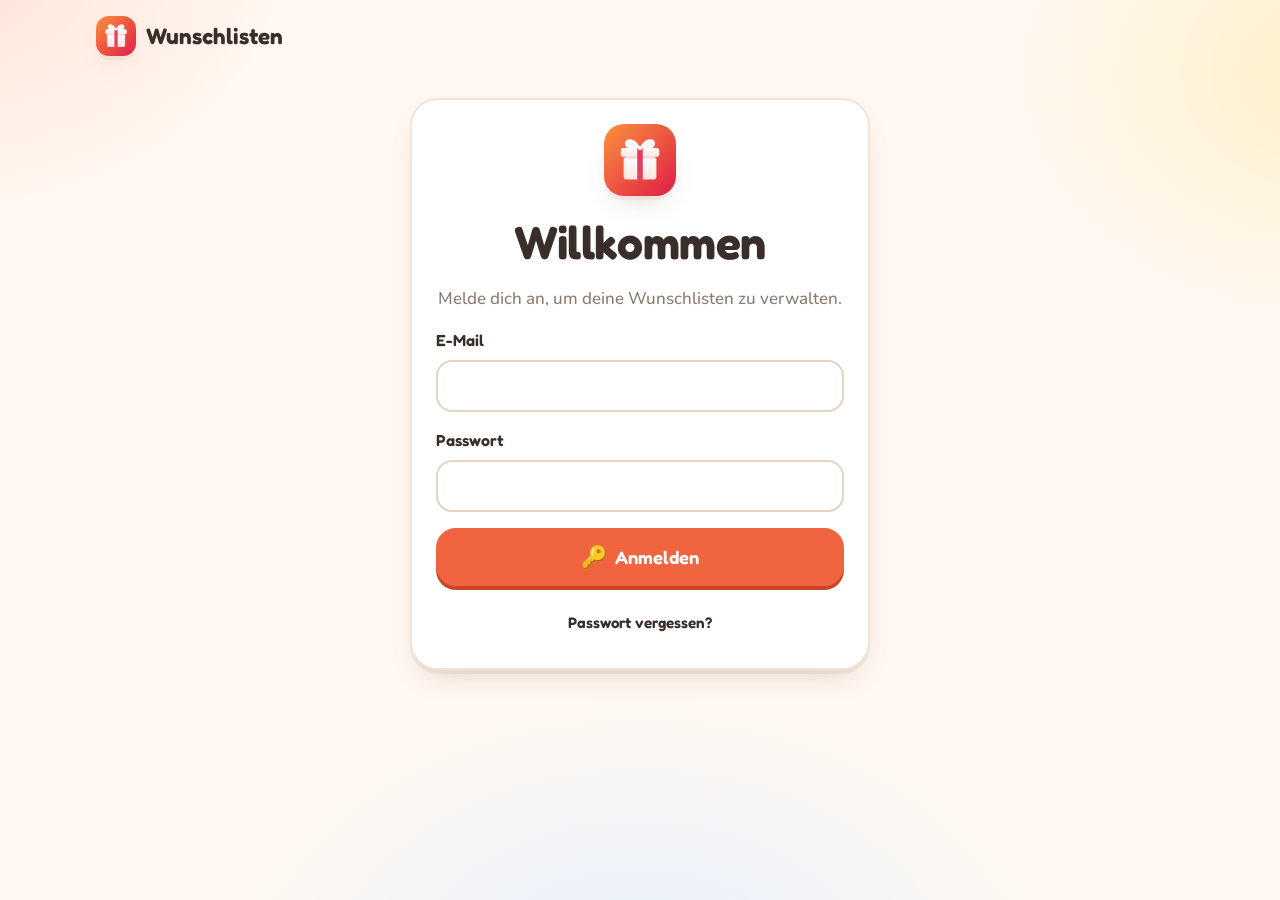
==== commit 9f5445a9: "Verspielteres Design: runde Schriften, große 3D-Buttons, Deko & Konfetti - Schriften Fredoka und Nun" ====
--- a/index.html
+++ b/index.html
@@ -8,13 +8,14 @@
   <link rel="icon" href="assets/icons/icon.svg" type="image/svg+xml">
   <link rel="apple-touch-icon" href="assets/icons/apple-touch-icon.png">
   <link rel="manifest" href="manifest.webmanifest">
-  <meta name="theme-color" content="#fbf8f4" media="(prefers-color-scheme: light)">
-  <meta name="theme-color" content="#161311" media="(prefers-color-scheme: dark)">
+  <meta name="theme-color" content="#fff8f1" media="(prefers-color-scheme: light)">
+  <meta name="theme-color" content="#1a1517" media="(prefers-color-scheme: dark)">
   <meta name="apple-mobile-web-app-capable" content="yes">
   <meta name="mobile-web-app-capable" content="yes">
   <meta name="apple-mobile-web-app-title" content="Wunschlisten">
   <meta name="apple-mobile-web-app-status-bar-style" content="default">
-  <link rel="preload" href="assets/fonts/fraunces.woff2" as="font" type="font/woff2" crossorigin>
+  <link rel="preload" href="assets/fonts/fredoka.woff2" as="font" type="font/woff2" crossorigin>
+  <link rel="preload" href="assets/fonts/nunito.woff2" as="font" type="font/woff2" crossorigin>
   <link rel="stylesheet" href="assets/style.css">
 </head>
 <body>
@@ -28,7 +29,7 @@
   <!-- Person anlegen / bearbeiten -->
   <dialog id="person-dialog">
     <form method="dialog" id="person-form" class="stack">
-      <h2 id="person-dialog-title">Neue Wunschliste</h2>
+      <h2><span class="emo">📝</span><span id="person-dialog-title">Neue Wunschliste</span></h2>
       <label class="field">Für wen ist die Liste?
         <input type="text" name="name" required maxlength="80" placeholder="z. B. Lena" autocomplete="off">
       </label>
@@ -48,7 +49,7 @@
       </label>
       <div class="dialog-actions">
         <button type="button" class="btn" data-close>Abbrechen</button>
-        <button type="submit" class="btn primary">Speichern</button>
+        <button type="submit" class="btn primary"><span class="emo">💾</span> Speichern</button>
       </div>
     </form>
   </dialog>
@@ -56,11 +57,11 @@
   <!-- Wunsch anlegen / bearbeiten -->
   <dialog id="item-dialog">
     <form method="dialog" id="item-form" class="stack">
-      <h2 id="item-dialog-title">Neuer Wunsch</h2>
+      <h2><span class="emo">🎁</span><span id="item-dialog-title">Neuer Wunsch</span></h2>
       <div class="field">Link zum Produkt <span class="hint">(optional – Titel, Preis und Bild werden dann automatisch geladen)</span>
         <div class="input-row">
           <input type="text" inputmode="url" name="url" maxlength="2000" placeholder="https://…" autocomplete="off">
-          <button type="button" class="btn sm" id="fetch-info">✨ Laden</button>
+          <button type="button" class="btn primary" id="fetch-info"><span class="emo">✨</span> Laden</button>
         </div>
         <div class="fetch-status" id="fetch-status"></div>
       </div>
@@ -73,13 +74,14 @@
         </label>
         <label class="check" style="padding-bottom:12px"><input type="checkbox" name="favorite"> ❤️ Herzenswunsch</label>
       </div>
-      <label class="check" id="auto-price-row"><input type="checkbox" name="auto_price" checked> 🔄 Preis automatisch aus dem Link aktuell halten</label>
+      <div class="option-box" id="auto-price-row"><label class="check"><input type="checkbox" name="auto_price" checked> 🔄 Preis automatisch aus dem Link aktuell halten</label></div>
       <div class="field">Produktbild <span class="hint">(optional – auch per Einfügen aus der Zwischenablage)</span>
         <div class="img-picker">
           <div class="img-preview" id="img-preview">Kein Bild</div>
           <div class="stack" style="flex:1">
-            <input type="file" name="image" id="image-input" accept="image/*">
-            <button type="button" class="btn sm danger" id="image-remove" hidden>Bild entfernen</button>
+            <label class="btn sm file-btn"><span class="emo">📷</span> Foto wählen
+              <input type="file" name="image" id="image-input" accept="image/*"></label>
+            <button type="button" class="btn sm danger" id="image-remove" hidden><span class="emo">🗑️</span> Entfernen</button>
           </div>
         </div>
       </div>
@@ -88,7 +90,7 @@
       </label>
       <div class="dialog-actions">
         <button type="button" class="btn" data-close>Abbrechen</button>
-        <button type="submit" class="btn primary" id="item-save">Speichern</button>
+        <button type="submit" class="btn primary" id="item-save"><span class="emo">💾</span> Speichern</button>
       </div>
     </form>
   </dialog>
--- a/assets/style.css
+++ b/assets/style.css
@@ -1,58 +1,83 @@
 /* ===================================================================
-   Wishlist – Design
+   Wishlist – verspieltes Design
+   Schriften: Fredoka (Überschriften, Buttons) & Nunito (Text), SIL OFL
    =================================================================== */
 
 @font-face {
-  font-family: "Fraunces";
-  src: url("fonts/fraunces.woff2") format("woff2");
-  font-weight: 100 900;
-  font-style: normal;
+  font-family: "Fredoka";
+  src: url("fonts/fredoka.woff2") format("woff2");
+  font-weight: 300 700;
   font-display: swap;
 }
+@font-face {
+  font-family: "Nunito";
+  src: url("fonts/nunito.woff2") format("woff2");
+  font-weight: 200 1000;
+  font-display: swap;
+}
 
 :root {
-  --bg: #fbf8f4;
+  --bg: #fff8f1;
+  --blob-1: #ffe1d6;
+  --blob-2: #fff0c7;
+  --blob-3: #e5f0ff;
   --surface: #ffffff;
-  --surface-2: #f6f0e9;
-  --text: #2b2420;
-  --muted: #7a6f66;
-  --border: #ece4da;
-  --accent: #e2553a;
-  --accent-hover: #c4412a;
-  --accent-soft: #fdeae3;
+  --surface-2: #fdf3ea;
+  --text: #3a2e2a;
+  --muted: #8a7b72;
+  --border: #f1e3d6;
+  --border-strong: #e6d2c1;
+  --accent: #f0643f;
+  --accent-hover: #d9502d;
+  --accent-soft: #ffe9e0;
+  --accent-shadow: #c8452a;
   --on-accent: #ffffff;
-  --grad: linear-gradient(135deg, #fb923c 0%, #f05a4a 50%, #e11d48 100%);
-  --pattern: radial-gradient(circle at 20% 30%, rgba(255,255,255,.18) 0 2px, transparent 3px),
-             radial-gradient(circle at 70% 70%, rgba(255,255,255,.14) 0 3px, transparent 4px);
+  --grad: linear-gradient(135deg, #ffb26b 0%, #ff7a59 45%, #f2466e 100%);
+  --pattern: radial-gradient(circle at 20% 30%, rgba(255,255,255,.35) 0 3px, transparent 3.5px),
+             radial-gradient(circle at 70% 70%, rgba(255,255,255,.22) 0 4px, transparent 4.5px);
   --pattern-size: 60px 60px, 90px 90px;
-  --ok: #15803d;
-  --ok-soft: #dcfce7;
-  --danger: #c0262d;
-  --fav: #e11d48;
-  --shadow-sm: 0 1px 2px rgba(60, 40, 20, .06);
-  --shadow: 0 1px 2px rgba(60, 40, 20, .05), 0 8px 24px -8px rgba(60, 40, 20, .14);
-  --shadow-lg: 0 2px 4px rgba(60, 40, 20, .06), 0 18px 40px -12px rgba(60, 40, 20, .25);
-  --radius: 20px;
-  --radius-sm: 12px;
-  --font-display: "Fraunces", Georgia, "Times New Roman", serif;
+  --ok: #1f9d55;
+  --ok-soft: #dcf7e6;
+  --ok-shadow: #167a41;
+  --danger: #e0475a;
+  --danger-soft: #ffe5e8;
+  --fav: #f2466e;
+  --shadow-sm: 0 2px 0 rgba(120, 70, 40, .06);
+  --shadow: 0 4px 0 rgba(120, 70, 40, .06), 0 14px 30px -14px rgba(120, 70, 40, .28);
+  --shadow-lg: 0 6px 0 rgba(120, 70, 40, .07), 0 24px 50px -18px rgba(120, 70, 40, .38);
+  --radius: 28px;
+  --radius-sm: 16px;
+  --font-display: "Fredoka", "Nunito", system-ui, sans-serif;
+  --font-body: "Nunito", system-ui, -apple-system, "Segoe UI", Roboto, sans-serif;
   color-scheme: light;
 }
 
 @media (prefers-color-scheme: dark) {
   :root:not([data-theme="light"]) {
-    --bg: #161311;
-    --surface: #211d1a;
-    --surface-2: #2b2622;
-    --text: #f3ede6;
-    --muted: #a99e94;
-    --border: #39322c;
-    --accent-soft: #3a2119;
-    --ok: #4ade80;
-    --ok-soft: #173322;
-    --danger: #f87171;
-    --fav: #fb7185;
-    --shadow: 0 1px 2px rgba(0,0,0,.3), 0 8px 24px -8px rgba(0,0,0,.5);
-    --shadow-lg: 0 2px 4px rgba(0,0,0,.3), 0 18px 40px -12px rgba(0,0,0,.6);
+    --bg: #1a1517;
+    --blob-1: #3a2026;
+    --blob-2: #33281a;
+    --blob-3: #1c2536;
+    --surface: #251e21;
+    --surface-2: #2f272a;
+    --text: #f8ede6;
+    --muted: #b6a49b;
+    --border: #3b3034;
+    --border-strong: #4a3d41;
+    --accent: #ff8a65;
+    --accent-hover: #ffa486;
+    --accent-soft: #42262a;
+    --accent-shadow: #b5553a;
+    --on-accent: #2b130b;
+    --ok: #5ee08f;
+    --ok-soft: #173a26;
+    --ok-shadow: #1f7a45;
+    --danger: #ff7a89;
+    --danger-soft: #45222a;
+    --fav: #ff7aa0;
+    --shadow-sm: 0 2px 0 rgba(0,0,0,.3);
+    --shadow: 0 4px 0 rgba(0,0,0,.25), 0 14px 30px -14px rgba(0,0,0,.7);
+    --shadow-lg: 0 6px 0 rgba(0,0,0,.25), 0 24px 50px -18px rgba(0,0,0,.8);
     color-scheme: dark;
   }
 }
@@ -60,32 +85,33 @@
 /* ---------- Anlass-Themen ---------- */
 
 [data-occasion="birthday"] {
-  --accent: #d6336c;
-  --accent-hover: #b02457;
-  --accent-soft: #fce7f0;
-  --grad: linear-gradient(135deg, #f472b6 0%, #c084fc 55%, #818cf8 100%);
+  --accent: #ec4f9a;
+  --accent-hover: #d63a85;
+  --accent-soft: #ffe6f2;
+  --accent-shadow: #b52f71;
+  --grad: linear-gradient(135deg, #ff9ccf 0%, #c98bff 55%, #8fa2ff 100%);
   --pattern:
-    radial-gradient(circle at 30% 40%, rgba(255,255,255,.55) 0 2.5px, transparent 3px),
-    radial-gradient(circle at 60% 20%, rgba(253,224,71,.75) 0 3px, transparent 3.5px),
-    radial-gradient(circle at 80% 70%, rgba(125,211,252,.7) 0 2.5px, transparent 3px),
-    radial-gradient(circle at 15% 85%, rgba(255,255,255,.35) 0 4px, transparent 4.5px);
+    radial-gradient(circle at 30% 40%, rgba(255,255,255,.6) 0 3px, transparent 3.5px),
+    radial-gradient(circle at 60% 20%, rgba(255,226,92,.85) 0 3.5px, transparent 4px),
+    radial-gradient(circle at 80% 70%, rgba(130,220,255,.8) 0 3px, transparent 3.5px),
+    radial-gradient(circle at 15% 85%, rgba(255,255,255,.4) 0 5px, transparent 5.5px);
   --pattern-size: 57px 63px, 91px 79px, 73px 101px, 127px 113px;
 }
 [data-occasion="christmas"] {
-  --accent: #b8232f;
-  --accent-hover: #941b25;
-  --accent-soft: #fbe8e8;
-  --grad: linear-gradient(140deg, #1f6f43 0%, #145233 55%, #0f3d27 100%);
+  --accent: #d93a3a;
+  --accent-hover: #bf2b2b;
+  --accent-soft: #ffe8e4;
+  --accent-shadow: #9e2020;
+  --grad: linear-gradient(150deg, #2e8b57 0%, #1d6b43 55%, #155535 100%);
   --pattern:
-    radial-gradient(circle, rgba(255,255,255,.75) 0 2px, transparent 2.5px),
-    radial-gradient(circle, rgba(255,255,255,.45) 0 1.5px, transparent 2px),
-    radial-gradient(circle, rgba(255,255,255,.3) 0 3px, transparent 3.5px);
+    radial-gradient(circle, rgba(255,255,255,.85) 0 2.5px, transparent 3px),
+    radial-gradient(circle, rgba(255,255,255,.5) 0 1.8px, transparent 2.3px),
+    radial-gradient(circle, rgba(255,255,255,.35) 0 3.5px, transparent 4px);
   --pattern-size: 53px 61px, 37px 43px, 97px 89px;
 }
 @media (prefers-color-scheme: dark) {
-  :root:not([data-theme="light"]) [data-occasion="birthday"] { --accent: #f472b6; --accent-hover: #f9a8d4; --accent-soft: #3d1a2b; --on-accent: #2a0f1c; }
-  :root:not([data-theme="light"]) [data-occasion="christmas"] { --accent: #f87171; --accent-hover: #fca5a5; --accent-soft: #3b1a1a; --on-accent: #2a0b0b; }
-  :root:not([data-theme="light"]) { --accent: #fb7a5a; --accent-hover: #fda38b; --on-accent: #2a120b; }
+  :root:not([data-theme="light"]) [data-occasion="birthday"] { --accent: #ff8cc4; --accent-hover: #ffadd6; --accent-soft: #46203a; --accent-shadow: #a83c74; --on-accent: #2b0b1c; }
+  :root:not([data-theme="light"]) [data-occasion="christmas"] { --accent: #ff7b72; --accent-hover: #ff9d96; --accent-soft: #46211f; --accent-shadow: #a33a33; --on-accent: #2b0b0b; }
 }
 
 /* ---------- Grundlagen ---------- */
@@ -96,316 +122,433 @@
 body {
   margin: 0;
   min-height: 100vh;
-  background: var(--bg);
   color: var(--text);
-  font: 16px/1.55 system-ui, -apple-system, "Segoe UI", Roboto, "Helvetica Neue", sans-serif;
+  font: 17px/1.55 var(--font-body);
+  font-weight: 500;
   -webkit-font-smoothing: antialiased;
+  background:
+    radial-gradient(520px 380px at -5% -5%, var(--blob-1), transparent 70%),
+    radial-gradient(480px 360px at 105% 8%, var(--blob-2), transparent 70%),
+    radial-gradient(600px 420px at 50% 110%, var(--blob-3), transparent 70%),
+    var(--bg);
+  background-attachment: fixed;
 }
 a { color: var(--accent); }
 a:hover { color: var(--accent-hover); }
-h1, h2, h3 { line-height: 1.15; margin: 0 0 .35em; letter-spacing: -.01em; }
-h1, h2, .display { font-family: var(--font-display); font-weight: 650; }
-h1 { font-size: clamp(1.8rem, 5vw, 2.6rem); }
-h2 { font-size: 1.4rem; }
-h3 { font-size: 1.05rem; font-weight: 650; }
-code { background: var(--surface-2); padding: .1em .35em; border-radius: 6px; font-size: .9em; }
+h1, h2, h3, .display { font-family: var(--font-display); line-height: 1.15; margin: 0 0 .35em; }
+h1 { font-size: clamp(2rem, 6vw, 2.9rem); font-weight: 650; letter-spacing: -.01em; }
+h2 { font-size: 1.5rem; font-weight: 600; }
+h3 { font-size: 1.15rem; font-weight: 600; }
+code { background: var(--surface-2); padding: .1em .4em; border-radius: 8px; font-size: .88em; }
 img { max-width: 100%; }
+strong { font-weight: 800; }
 
 /* ---------- Layout ---------- */
 
 .topbar {
   display: flex; align-items: center; justify-content: space-between; gap: 12px;
-  max-width: 1120px; margin: 0 auto; padding: 14px 16px;
+  max-width: 1120px; margin: 0 auto; padding: 16px 16px 10px;
 }
 .brand {
   display: inline-flex; align-items: center; gap: 10px;
-  font-family: var(--font-display); font-weight: 700; font-size: 1.25rem;
+  font-family: var(--font-display); font-weight: 650; font-size: 1.4rem;
   color: var(--text); text-decoration: none;
 }
-.brand img { width: 34px; height: 34px; border-radius: 10px; box-shadow: var(--shadow-sm); }
+.brand img { width: 40px; height: 40px; border-radius: 13px; box-shadow: var(--shadow); transition: transform .3s; }
+.brand:hover img { transform: rotate(-8deg) scale(1.06); }
 .userbox { display: flex; align-items: center; gap: 10px; color: var(--muted); font-size: .9rem; min-width: 0; }
 .userbox .email { overflow: hidden; text-overflow: ellipsis; white-space: nowrap; max-width: 34vw; }
-@media (max-width: 520px) { .userbox .email { display: none; } }
-
-main { max-width: 1120px; margin: 0 auto; padding: 4px 16px 72px; }
+@media (max-width: 560px) { .userbox .email { display: none; } }
+
+main { max-width: 1120px; margin: 0 auto; padding: 4px 16px 80px; }
 
 .card {
-  background: var(--surface); border: 1px solid var(--border); border-radius: var(--radius);
-  box-shadow: var(--shadow); padding: 22px;
-}
-.narrow { max-width: 440px; margin: 32px auto; }
+  background: var(--surface); border: 2px solid var(--border); border-radius: var(--radius);
+  box-shadow: var(--shadow); padding: 24px;
+}
+.narrow { max-width: 460px; margin: 28px auto; }
 .muted { color: var(--muted); }
-.small { font-size: .875rem; }
-.row { display: flex; gap: 8px; align-items: center; flex-wrap: wrap; }
+.small { font-size: .9rem; }
+.row { display: flex; gap: 10px; align-items: center; flex-wrap: wrap; }
 .spacer { flex: 1; }
-.stack > * + * { margin-top: 14px; }
+.stack > * + * { margin-top: 16px; }
 .back {
-  display: inline-flex; align-items: center; gap: 6px; margin: 4px 0 12px;
-  text-decoration: none; font-weight: 600; font-size: .95rem; color: var(--muted);
-}
-.back:hover { color: var(--accent); }
+  display: inline-flex; align-items: center; gap: 6px; margin: 2px 0 14px; padding: 6px 14px 6px 10px;
+  background: var(--surface); border: 2px solid var(--border); border-radius: 999px;
+  text-decoration: none; font-family: var(--font-display); font-weight: 600; font-size: .95rem; color: var(--muted);
+  transition: color .15s, transform .15s;
+}
+.back:hover { color: var(--accent); transform: translateX(-3px); }
 .card h3 { display: flex; align-items: center; gap: 8px; }
 
-/* ---------- Buttons & Formulare ---------- */
+/* ---------- Buttons: groß, rund, "drückbar" ---------- */
 
 .btn {
-  display: inline-flex; align-items: center; justify-content: center; gap: 6px;
-  border: 1px solid var(--border); background: var(--surface); color: var(--text);
-  padding: 10px 16px; border-radius: 999px;
-  font: inherit; font-size: .95rem; font-weight: 600; line-height: 1.2;
+  --btn-bg: var(--surface);
+  --btn-fg: var(--text);
+  --btn-border: var(--border-strong);
+  --btn-shadow: var(--border-strong);
+  position: relative;
+  display: inline-flex; align-items: center; justify-content: center; gap: 8px;
+  min-height: 50px; padding: 12px 22px;
+  background: var(--btn-bg); color: var(--btn-fg);
+  border: 2px solid var(--btn-border); border-radius: 18px;
+  box-shadow: 0 4px 0 var(--btn-shadow);
+  font-family: var(--font-display); font-size: 1.05rem; font-weight: 600; line-height: 1.1;
   cursor: pointer; text-decoration: none; white-space: nowrap;
-  transition: background .15s, border-color .15s, transform .08s, box-shadow .15s;
-}
-.btn:hover { background: var(--surface-2); color: var(--text); }
-.btn:active { transform: scale(.97); }
-.btn:disabled { opacity: .55; cursor: not-allowed; transform: none; }
-.btn.primary {
-  background: var(--accent); border-color: transparent; color: var(--on-accent);
-  box-shadow: 0 6px 16px -6px color-mix(in srgb, var(--accent) 70%, transparent);
-}
-.btn.primary:hover { background: var(--accent-hover); color: var(--on-accent); }
-.btn.danger { color: var(--danger); }
-.btn.ghost { background: transparent; border-color: transparent; }
-.btn.ghost:hover { background: var(--surface-2); }
-.btn.sm { padding: 7px 12px; font-size: .85rem; }
+  transition: transform .08s ease, box-shadow .08s ease, background .15s, filter .15s;
+  -webkit-tap-highlight-color: transparent;
+}
+.btn:hover { color: var(--btn-fg); filter: brightness(1.03); transform: translateY(-1px); box-shadow: 0 5px 0 var(--btn-shadow); }
+.btn:active { transform: translateY(4px); box-shadow: 0 0 0 var(--btn-shadow); }
+.btn:disabled { opacity: .55; cursor: not-allowed; transform: none; box-shadow: 0 4px 0 var(--btn-shadow); }
+.btn .emo { font-size: 1.15em; line-height: 1; }
+.btn.primary { --btn-bg: var(--accent); --btn-fg: var(--on-accent); --btn-border: var(--accent); --btn-shadow: var(--accent-shadow); }
+.btn.primary:hover { --btn-bg: var(--accent-hover); }
+.btn.success { --btn-bg: var(--ok); --btn-fg: #fff; --btn-border: var(--ok); --btn-shadow: var(--ok-shadow); }
+.btn.danger { --btn-fg: var(--danger); }
+.btn.ghost { --btn-bg: transparent; --btn-border: transparent; --btn-shadow: transparent; }
+.btn.ghost:hover { --btn-bg: var(--surface-2); }
+.btn.sm { min-height: 42px; padding: 8px 16px; font-size: .95rem; border-radius: 14px; }
 .btn.block { width: 100%; }
-.btn.light { background: rgba(255,255,255,.18); border-color: rgba(255,255,255,.35); color: #fff; backdrop-filter: blur(6px); }
-.btn.light:hover { background: rgba(255,255,255,.3); color: #fff; }
-.btn .spin { width: 14px; height: 14px; border: 2px solid currentColor; border-right-color: transparent; border-radius: 50%; animation: spin .7s linear infinite; }
+.btn.big { min-height: 58px; font-size: 1.15rem; border-radius: 20px; }
+.btn.icon { min-height: 46px; width: 46px; padding: 0; border-radius: 15px; font-size: 1.2rem; }
+.btn.light {
+  --btn-bg: rgba(255,255,255,.22); --btn-fg: #fff; --btn-border: rgba(255,255,255,.45); --btn-shadow: rgba(0,0,0,.15);
+  backdrop-filter: blur(6px);
+}
+.btn.light:hover { --btn-bg: rgba(255,255,255,.34); }
+.btn .spin { width: 16px; height: 16px; border: 2.5px solid currentColor; border-right-color: transparent; border-radius: 50%; animation: spin .7s linear infinite; }
 @keyframes spin { to { transform: rotate(360deg); } }
 
-label.field, div.field { display: block; font-weight: 600; font-size: .9rem; }
-.hint { font-weight: 400; color: var(--muted); }
+/* ---------- Formulare ---------- */
+
+label.field, div.field { display: block; font-family: var(--font-display); font-weight: 600; font-size: 1rem; }
+.hint { font-family: var(--font-body); font-weight: 500; font-size: .85rem; color: var(--muted); }
 input[type="text"], input[type="email"], input[type="password"], input[type="date"], textarea {
-  display: block; width: 100%; margin-top: 6px; padding: 11px 14px;
-  font: inherit; color: var(--text); background: var(--surface);
-  border: 1px solid var(--border); border-radius: var(--radius-sm);
+  display: block; width: 100%; margin-top: 7px; padding: 13px 16px; min-height: 52px;
+  font: 500 1rem var(--font-body); color: var(--text); background: var(--surface);
+  border: 2px solid var(--border-strong); border-radius: var(--radius-sm);
   transition: border-color .15s, box-shadow .15s;
 }
 input:focus, textarea:focus {
   outline: none; border-color: var(--accent);
-  box-shadow: 0 0 0 4px color-mix(in srgb, var(--accent) 18%, transparent);
-}
-.btn:focus-visible, .seg label:focus-within { outline: 3px solid color-mix(in srgb, var(--accent) 45%, transparent); outline-offset: 2px; }
-textarea { resize: vertical; min-height: 72px; }
-.check { display: flex; align-items: center; gap: 9px; font-size: .95rem; font-weight: 500; cursor: pointer; }
-.check input { width: 18px; height: 18px; accent-color: var(--accent); flex: none; }
-.input-row { display: flex; gap: 8px; align-items: flex-end; }
-.input-row input { flex: 1; }
-.input-row .btn { flex: none; margin-bottom: 1px; }
-.fetch-status { font-size: .85rem; font-weight: 500; margin-top: 6px; min-height: 1em; }
+  box-shadow: 0 0 0 5px color-mix(in srgb, var(--accent) 18%, transparent);
+}
+.btn:focus-visible, .seg label:focus-within, .back:focus-visible { outline: 3px solid color-mix(in srgb, var(--accent) 55%, transparent); outline-offset: 3px; }
+textarea { resize: vertical; min-height: 80px; }
+.check { display: flex; align-items: center; gap: 10px; font-size: 1rem; font-weight: 600; cursor: pointer; font-family: var(--font-body); }
+.check input { width: 22px; height: 22px; accent-color: var(--accent); flex: none; }
+.input-row { display: flex; gap: 10px; align-items: stretch; margin-top: 7px; }
+.input-row input { flex: 1; margin-top: 0; }
+.input-row .btn { flex: none; min-height: 52px; }
+.fetch-status { font-family: var(--font-body); font-size: .9rem; font-weight: 700; margin-top: 8px; min-height: 1em; }
 .fetch-status.ok { color: var(--ok); }
 .fetch-status.warn { color: var(--muted); }
+.option-box {
+  background: var(--surface-2); border: 2px dashed var(--border-strong); border-radius: var(--radius-sm); padding: 12px 14px;
+}
 
 /* Segment-Auswahl (Anlass) */
-.seg { display: grid; grid-template-columns: repeat(3, 1fr); gap: 8px; margin-top: 6px; }
+.seg { display: grid; grid-template-columns: repeat(3, 1fr); gap: 10px; margin-top: 8px; }
 .seg label {
-  display: flex; flex-direction: column; align-items: center; gap: 2px;
-  padding: 12px 6px; border: 1.5px solid var(--border); border-radius: var(--radius-sm);
-  cursor: pointer; font-weight: 600; font-size: .85rem; text-align: center; transition: all .15s;
-}
-.seg label .emo { font-size: 1.6rem; line-height: 1.1; }
+  display: flex; flex-direction: column; align-items: center; gap: 4px;
+  padding: 14px 6px 12px; border: 2px solid var(--border-strong); border-radius: 20px;
+  background: var(--surface); box-shadow: 0 4px 0 var(--border-strong);
+  cursor: pointer; font-weight: 600; font-size: .95rem; text-align: center; transition: all .12s;
+}
+.seg label .emo { font-size: 2rem; line-height: 1.1; transition: transform .2s; }
+.seg label:hover .emo { transform: scale(1.15) rotate(-6deg); }
 .seg input { position: absolute; opacity: 0; pointer-events: none; }
-.seg label:has(input:checked) { border-color: var(--accent); background: var(--accent-soft); color: var(--accent-hover); }
+.seg label:has(input:checked) {
+  border-color: var(--accent); background: var(--accent-soft); color: var(--accent-hover);
+  box-shadow: 0 4px 0 var(--accent);
+}
+.seg label:has(input:checked) .emo { transform: scale(1.15); }
 
 /* Schalter */
-.switch { display: flex; gap: 12px; align-items: flex-start; cursor: pointer; }
+.switch { display: flex; gap: 14px; align-items: flex-start; cursor: pointer; }
 .switch input { position: absolute; opacity: 0; pointer-events: none; }
 .switch .track {
-  flex: none; width: 46px; height: 28px; border-radius: 99px; background: var(--border);
+  flex: none; width: 58px; height: 34px; border-radius: 99px; background: var(--border-strong);
   position: relative; transition: background .2s; margin-top: 1px;
 }
 .switch .track::after {
-  content: ""; position: absolute; top: 3px; left: 3px; width: 22px; height: 22px;
-  border-radius: 50%; background: #fff; transition: transform .2s; box-shadow: 0 1px 3px rgba(0,0,0,.25);
-}
+  content: "🙈"; position: absolute; top: 3px; left: 3px; width: 28px; height: 28px;
+  display: grid; place-items: center; font-size: 15px;
+  border-radius: 50%; background: #fff; transition: transform .25s cubic-bezier(.5,1.6,.5,1); box-shadow: 0 2px 4px rgba(0,0,0,.2);
+}
+.switch input:not(:checked) + .track::after { content: "👀"; }
 .switch input:checked + .track { background: var(--accent); }
-.switch input:checked + .track::after { transform: translateX(18px); }
-.switch input:focus-visible + .track { outline: 3px solid color-mix(in srgb, var(--accent) 45%, transparent); outline-offset: 2px; }
+.switch input:checked + .track::after { transform: translateX(24px); }
+.switch input:focus-visible + .track { outline: 3px solid color-mix(in srgb, var(--accent) 55%, transparent); outline-offset: 2px; }
 
 /* ---------- Hero / Kopfbereich ---------- */
 
 .hero {
   position: relative; overflow: hidden; isolation: isolate;
   background: var(--grad); color: #fff;
-  border-radius: calc(var(--radius) + 6px);
-  padding: clamp(26px, 5vw, 44px) clamp(18px, 4vw, 40px);
+  border-radius: 34px;
+  padding: clamp(28px, 5vw, 46px) clamp(20px, 4vw, 42px);
   box-shadow: var(--shadow-lg);
-  margin: 6px 0 26px;
+  margin: 6px 0 28px;
 }
 .hero::before {
   content: ""; position: absolute; inset: 0; z-index: -1;
   background-image: var(--pattern); background-size: var(--pattern-size);
-  opacity: .9;
 }
 .hero.center { text-align: center; }
-.hero h1 { color: #fff; margin: 4px 0 6px; text-shadow: 0 2px 12px rgba(0,0,0,.15); }
+.hero h1 { color: #fff; margin: 6px 0 8px; text-shadow: 0 3px 0 rgba(0,0,0,.08), 0 6px 20px rgba(0,0,0,.12); }
 .hero .kicker {
-  font-size: .8rem; font-weight: 700; letter-spacing: .12em; text-transform: uppercase; opacity: .92;
+  display: inline-block; padding: 4px 14px; border-radius: 999px; background: rgba(255,255,255,.22);
+  font-family: var(--font-display); font-size: .85rem; font-weight: 600; letter-spacing: .08em; text-transform: uppercase;
 }
 .hero-emoji {
-  width: 72px; height: 72px; display: grid; place-items: center; font-size: 2.4rem;
-  background: rgba(255,255,255,.22); border: 1px solid rgba(255,255,255,.35);
-  border-radius: 24px; margin: 0 auto 12px; box-shadow: 0 8px 20px -8px rgba(0,0,0,.3);
-  backdrop-filter: blur(6px);
-}
-.hero:not(.center) .hero-emoji { margin: 0 0 12px; width: 60px; height: 60px; font-size: 2rem; border-radius: 20px; }
-.chips { display: flex; gap: 8px; flex-wrap: wrap; margin-top: 10px; }
+  width: 84px; height: 84px; display: grid; place-items: center; font-size: 2.8rem;
+  background: #fff; border-radius: 28px; margin: 0 auto 14px;
+  box-shadow: 0 6px 0 rgba(0,0,0,.1), 0 16px 30px -10px rgba(0,0,0,.35);
+  transform: rotate(-6deg);
+  animation: wiggle 4s ease-in-out infinite;
+}
+.hero:not(.center) .hero-emoji { margin: 0 0 14px; width: 70px; height: 70px; font-size: 2.3rem; border-radius: 22px; }
+@keyframes wiggle {
+  0%, 100% { transform: rotate(-6deg); }
+  50% { transform: rotate(5deg) scale(1.04); }
+}
+.deco { position: absolute; inset: 0; z-index: -1; pointer-events: none; }
+.deco span { position: absolute; font-size: var(--s, 1.8rem); opacity: .9; animation: float var(--d, 6s) ease-in-out infinite; animation-delay: var(--delay, 0s); filter: drop-shadow(0 4px 6px rgba(0,0,0,.15)); }
+@keyframes float {
+  0%, 100% { transform: translateY(0) rotate(var(--r, 0deg)); }
+  50% { transform: translateY(-12px) rotate(calc(var(--r, 0deg) * -1)); }
+}
+@media (max-width: 600px) { .deco span:nth-child(n+4) { display: none; } }
+.chips { display: flex; gap: 8px; flex-wrap: wrap; margin-top: 12px; }
 .hero.center .chips { justify-content: center; }
 .chip {
-  display: inline-flex; align-items: center; gap: 6px; padding: 6px 12px; border-radius: 99px;
-  background: rgba(255,255,255,.2); border: 1px solid rgba(255,255,255,.3);
-  font-size: .85rem; font-weight: 600; backdrop-filter: blur(6px);
-}
-.hero .progress { height: 10px; background: rgba(255,255,255,.25); border-radius: 99px; overflow: hidden; margin: 18px auto 8px; max-width: 380px; }
-.hero .progress > div { height: 100%; background: #fff; border-radius: 99px; transition: width .5s; }
-.hero .progress-text { font-size: .9rem; opacity: .95; margin: 0; }
+  display: inline-flex; align-items: center; gap: 6px; padding: 7px 14px; border-radius: 99px;
+  background: rgba(255,255,255,.95); color: var(--accent-hover);
+  font-family: var(--font-display); font-size: .95rem; font-weight: 600;
+  box-shadow: 0 3px 0 rgba(0,0,0,.08);
+}
+.hero .progress {
+  height: 18px; background: rgba(255,255,255,.3); border-radius: 99px; overflow: hidden;
+  margin: 22px auto 8px; max-width: 400px; border: 3px solid rgba(255,255,255,.5);
+}
+.hero .progress > div {
+  height: 100%; border-radius: 99px; transition: width .6s cubic-bezier(.5,1.4,.5,1); min-width: 12px;
+  background: repeating-linear-gradient(-45deg, #fff 0 10px, rgba(255,255,255,.75) 10px 20px);
+  background-size: 28px 28px; animation: stripes 1.2s linear infinite;
+}
+@keyframes stripes { to { background-position: 28px 0; } }
+.hero .progress-text { font-family: var(--font-display); font-weight: 500; font-size: 1rem; margin: 0; }
 .hero-head { display: flex; justify-content: space-between; align-items: flex-start; gap: 16px; flex-wrap: wrap; }
-.hero-actions { display: flex; gap: 8px; flex-wrap: wrap; }
+.hero-actions { display: flex; gap: 10px; flex-wrap: wrap; }
 
 /* ---------- Personen-Übersicht ---------- */
 
-.page-head { display: flex; align-items: flex-end; justify-content: space-between; gap: 14px; flex-wrap: wrap; margin: 14px 0 22px; }
+.page-head { display: flex; align-items: flex-end; justify-content: space-between; gap: 16px; flex-wrap: wrap; margin: 16px 0 24px; }
 .page-head p { margin: 0; }
-.person-grid { display: grid; gap: 16px; grid-template-columns: repeat(auto-fill, minmax(250px, 1fr)); }
+.person-grid { display: grid; gap: 20px; grid-template-columns: repeat(auto-fill, minmax(260px, 1fr)); }
 .person-card {
   display: flex; flex-direction: column; text-decoration: none; color: var(--text);
-  background: var(--surface); border: 1px solid var(--border); border-radius: var(--radius);
-  box-shadow: var(--shadow); overflow: hidden; transition: transform .18s, box-shadow .18s;
-}
-.person-card:hover { transform: translateY(-3px); box-shadow: var(--shadow-lg); color: var(--text); }
-.person-card .banner {
-  position: relative; height: 84px; background: var(--grad); isolation: isolate;
-}
+  background: var(--surface); border: 2px solid var(--border); border-radius: var(--radius);
+  box-shadow: var(--shadow); overflow: hidden; transition: transform .2s cubic-bezier(.5,1.6,.5,1), box-shadow .2s;
+}
+.person-card:hover { transform: translateY(-5px) rotate(-.6deg); box-shadow: var(--shadow-lg); color: var(--text); }
+.person-card .banner { position: relative; height: 96px; background: var(--grad); isolation: isolate; }
 .person-card .banner::before { content: ""; position: absolute; inset: 0; z-index: -1; background-image: var(--pattern); background-size: var(--pattern-size); }
 .person-card .avatar {
-  position: absolute; left: 18px; bottom: -26px; width: 56px; height: 56px; border-radius: 18px;
-  display: grid; place-items: center; font-size: 1.8rem;
-  background: var(--surface); border: 3px solid var(--surface); box-shadow: var(--shadow);
-}
-.person-card .content { padding: 34px 18px 18px; }
-.person-card h3 { font-family: var(--font-display); font-size: 1.35rem; margin-bottom: 2px; }
-.person-card .meta { color: var(--muted); font-size: .9rem; }
-.person-card .foot { display: flex; justify-content: space-between; gap: 8px; margin-top: 12px; font-size: .85rem; }
-.pill { display: inline-flex; align-items: center; gap: 5px; padding: 3px 10px; border-radius: 99px; background: var(--accent-soft); color: var(--accent-hover); font-weight: 650; font-size: .8rem; }
-.empty { text-align: center; padding: 48px 20px; color: var(--muted); }
-.empty .big { font-size: 3rem; margin: 0 0 6px; }
+  position: absolute; left: 20px; bottom: -30px; width: 66px; height: 66px; border-radius: 22px;
+  display: grid; place-items: center; font-size: 2.1rem;
+  background: var(--surface); box-shadow: 0 4px 0 var(--border), 0 10px 20px -8px rgba(0,0,0,.25);
+  transform: rotate(-6deg); transition: transform .3s cubic-bezier(.5,1.6,.5,1);
+}
+.person-card:hover .avatar { transform: rotate(6deg) scale(1.08); }
+.person-card .content { padding: 40px 20px 20px; }
+.person-card h3 { font-size: 1.5rem; margin-bottom: 2px; }
+.person-card .meta { color: var(--muted); font-size: .95rem; }
+.person-card .foot { display: flex; justify-content: space-between; align-items: center; gap: 8px; margin-top: 14px; font-size: .9rem; }
+.pill { display: inline-flex; align-items: center; gap: 5px; padding: 5px 12px; border-radius: 99px; background: var(--accent-soft); color: var(--accent-hover); font-family: var(--font-display); font-weight: 600; font-size: .88rem; }
+.add-card {
+  display: grid; place-items: center; align-content: center; gap: 8px; min-height: 230px;
+  border: 3px dashed var(--border-strong); border-radius: var(--radius); background: transparent;
+  color: var(--muted); font: 600 1.1rem var(--font-display); cursor: pointer; transition: all .2s;
+}
+.add-card .plus {
+  width: 64px; height: 64px; border-radius: 22px; display: grid; place-items: center; font-size: 2rem;
+  background: var(--accent); color: var(--on-accent); box-shadow: 0 4px 0 var(--accent-shadow); transition: transform .25s cubic-bezier(.5,1.6,.5,1);
+}
+.add-card:hover { border-color: var(--accent); color: var(--accent); background: var(--accent-soft); }
+.add-card:hover .plus { transform: rotate(90deg) scale(1.08); }
+.empty { text-align: center; padding: 50px 20px; color: var(--muted); }
+.empty .big { font-size: 3.6rem; margin: 0 0 6px; display: inline-block; animation: wiggle 3s ease-in-out infinite; }
 
 /* ---------- Detailseite (Admin) ---------- */
 
-.panel-grid { display: grid; gap: 16px; grid-template-columns: 1.4fr 1fr; margin: 0 0 22px; }
-@media (max-width: 780px) { .panel-grid { grid-template-columns: 1fr; } }
-.share-link { display: flex; gap: 8px; }
-.share-link input { margin-top: 0; font-size: .85rem; color: var(--muted); border-radius: 999px; }
-.toolbar { display: flex; justify-content: space-between; align-items: center; gap: 12px; flex-wrap: wrap; margin-bottom: 16px; }
-.stats { display: flex; gap: 8px; flex-wrap: wrap; }
-.stat { background: var(--surface); border: 1px solid var(--border); border-radius: 99px; padding: 6px 14px; font-size: .9rem; color: var(--muted); }
-.stat strong { color: var(--text); }
+.panel-grid { display: grid; gap: 18px; grid-template-columns: 1.4fr 1fr; margin: 0 0 26px; }
+@media (max-width: 800px) { .panel-grid { grid-template-columns: 1fr; } }
+.share-link { display: flex; gap: 10px; }
+.share-link input { margin-top: 0; font-size: .9rem; color: var(--muted); }
+.share-buttons { display: grid; grid-template-columns: repeat(auto-fit, minmax(120px, 1fr)); gap: 10px; }
+.toolbar { display: flex; justify-content: space-between; align-items: center; gap: 12px; flex-wrap: wrap; margin-bottom: 18px; }
+.stats { display: flex; gap: 10px; flex-wrap: wrap; }
+.stat {
+  background: var(--surface); border: 2px solid var(--border); border-radius: 99px; padding: 7px 16px;
+  font-family: var(--font-display); font-weight: 500; font-size: .98rem; color: var(--muted);
+}
+.stat strong { color: var(--text); font-weight: 650; }
 
 /* ---------- Wunsch-Karten ---------- */
 
-.item-grid { display: grid; gap: 18px; grid-template-columns: repeat(auto-fill, minmax(250px, 1fr)); }
+.item-grid { display: grid; gap: 22px; grid-template-columns: repeat(auto-fill, minmax(260px, 1fr)); }
 .item {
   position: relative; display: flex; flex-direction: column;
-  background: var(--surface); border: 1px solid var(--border); border-radius: var(--radius);
-  box-shadow: var(--shadow); overflow: hidden; transition: transform .18s, box-shadow .18s;
-}
-.item:not(.claimed):hover { transform: translateY(-3px); box-shadow: var(--shadow-lg); }
+  background: var(--surface); border: 2px solid var(--border); border-radius: var(--radius);
+  box-shadow: var(--shadow); transition: transform .22s cubic-bezier(.5,1.6,.5,1), box-shadow .2s;
+}
+.item:not(.claimed):hover { transform: translateY(-5px) rotate(-.5deg); box-shadow: var(--shadow-lg); }
 .item .img {
-  position: relative; aspect-ratio: 1 / 1; background: #fff; display: grid; place-items: center;
-  overflow: hidden; border-bottom: 1px solid var(--border);
-}
-.item .img img { width: 100%; height: 100%; object-fit: contain; padding: 14px; transition: transform .3s; }
-.item:not(.claimed):hover .img img { transform: scale(1.04); }
-.item .img:has(> .ph) { background: var(--surface-2); }
-.item .img .ph { font-size: 3.4rem; opacity: .45; }
-.item .body { padding: 16px 18px 18px; display: flex; flex-direction: column; gap: 7px; flex: 1; }
-.item h3 { font-size: 1.08rem; margin: 0; overflow-wrap: anywhere; }
-.price-row { display: flex; align-items: baseline; gap: 8px; flex-wrap: wrap; }
-.item .price { font-family: var(--font-display); font-weight: 700; font-size: 1.35rem; color: var(--accent); }
-.item .stamp { font-size: .75rem; color: var(--muted); }
-.item .note { color: var(--muted); font-size: .9rem; white-space: pre-line; overflow-wrap: anywhere; }
-.item .shop { font-size: .9rem; font-weight: 600; overflow-wrap: anywhere; text-decoration: none; }
-.item .shop:hover { text-decoration: underline; }
-.item .actions { display: flex; gap: 8px; flex-wrap: wrap; margin-top: auto; padding-top: 10px; }
+  position: relative; margin: 10px 10px 0; aspect-ratio: 1 / 1;
+  background: #fff; border-radius: calc(var(--radius) - 10px); display: grid; place-items: center;
+  overflow: hidden; box-shadow: inset 0 0 0 2px var(--border);
+}
+.item .img:has(> .ph) { background: var(--accent-soft); box-shadow: none; }
+.item .img img { width: 100%; height: 100%; object-fit: contain; padding: 16px; transition: transform .35s; }
+.item:not(.claimed):hover .img img { transform: scale(1.05) rotate(1deg); }
+.item .img .ph { font-size: 4rem; opacity: .75; }
+.item .body { padding: 16px 20px 20px; display: flex; flex-direction: column; gap: 9px; flex: 1; }
+.item h3 { font-size: 1.22rem; margin: 0; overflow-wrap: anywhere; }
+.price-row { display: flex; align-items: center; gap: 10px; flex-wrap: wrap; }
+/* Preis als kleines Preisschild */
+.item .price {
+  position: relative; display: inline-flex; align-items: center;
+  padding: 4px 16px 4px 26px; border-radius: 10px 999px 999px 10px;
+  background: var(--accent-soft); color: var(--accent-hover);
+  font-family: var(--font-display); font-weight: 650; font-size: 1.3rem;
+  transform: rotate(-2deg);
+}
+.item .price::before {
+  content: ""; position: absolute; left: 10px; top: 50%; width: 8px; height: 8px; margin-top: -4px;
+  border-radius: 50%; background: var(--surface); box-shadow: inset 0 0 0 2px color-mix(in srgb, var(--accent) 35%, transparent);
+}
+.item .stamp { font-size: .8rem; font-weight: 600; color: var(--muted); }
+.item .note { color: var(--muted); font-size: .95rem; white-space: pre-line; overflow-wrap: anywhere; }
+.item .shop { font-size: .95rem; font-weight: 800; overflow-wrap: anywhere; text-decoration: none; }
+.item .shop:hover { text-decoration: underline; text-decoration-thickness: 2px; }
+.item .actions { display: flex; gap: 10px; flex-wrap: wrap; margin-top: auto; padding-top: 10px; }
+.item .actions .spacer { flex: 1; }
 .fav-badge {
-  position: absolute; top: 12px; left: 12px; z-index: 2;
-  background: var(--surface); color: var(--fav); border-radius: 99px; padding: 4px 11px;
-  font-size: .78rem; font-weight: 700; box-shadow: var(--shadow);
+  position: absolute; top: -10px; right: 14px; z-index: 2;
+  background: var(--fav); color: #fff; border-radius: 14px; padding: 5px 12px;
+  font-family: var(--font-display); font-size: .88rem; font-weight: 600;
+  box-shadow: 0 3px 0 color-mix(in srgb, var(--fav) 65%, black);
+  transform: rotate(6deg);
 }
 .claim-badge {
   display: inline-flex; align-items: center; gap: 6px; align-self: flex-start;
-  padding: 5px 11px; border-radius: 99px; font-size: .85rem; font-weight: 600;
+  padding: 6px 13px; border-radius: 99px; font-family: var(--font-display); font-size: .95rem; font-weight: 600;
   background: var(--surface-2); color: var(--muted);
 }
 .claim-badge.mine { background: var(--ok-soft); color: var(--ok); }
 
 /* Vergeben = ausgegraut + Stempel */
+.item.claimed { box-shadow: var(--shadow-sm); }
 .item.claimed .img > img, .item.claimed .img > .ph, .item.claimed h3, .item.claimed .price-row, .item.claimed .note, .item.claimed .shop {
-  opacity: .45; filter: grayscale(1);
-}
-.item.claimed h3 { text-decoration: line-through; }
-.item.claimed .fav-badge { opacity: .5; }
-.item.mine { border-color: var(--ok); box-shadow: 0 0 0 1px var(--ok), var(--shadow); }
+  opacity: .42; filter: grayscale(1);
+}
+.item.claimed h3 { text-decoration: line-through; text-decoration-thickness: 2px; }
+.item.claimed .fav-badge { opacity: .45; filter: grayscale(1); }
+.item.mine { border-color: var(--ok); box-shadow: 0 4px 0 var(--ok-shadow), 0 14px 30px -14px rgba(0,0,0,.3); }
 .item.mine .img > img, .item.mine .img > .ph, .item.mine h3, .item.mine .price-row, .item.mine .note, .item.mine .shop { opacity: 1; filter: none; text-decoration: none; }
 .sold-overlay {
-  position: absolute; top: 50%; left: 50%; transform: translate(-50%, -50%) rotate(-9deg);
-  padding: 6px 18px; border: 3px solid var(--danger); border-radius: 12px;
-  color: var(--danger); background: color-mix(in srgb, var(--surface) 88%, transparent);
+  position: absolute; top: 50%; left: 50%; transform: translate(-50%, -50%) rotate(-10deg);
+  padding: 6px 20px; border: 4px solid var(--danger); border-radius: 16px;
+  color: var(--danger); background: color-mix(in srgb, var(--surface) 90%, transparent);
   font-family: var(--font-display);
-  font-size: clamp(1.1rem, 5vw, 1.5rem); font-weight: 800; letter-spacing: .06em; text-transform: uppercase; white-space: nowrap;
-  box-shadow: var(--shadow); pointer-events: none;
+  font-size: clamp(1.2rem, 5vw, 1.6rem); font-weight: 700; letter-spacing: .06em; text-transform: uppercase; white-space: nowrap;
+  box-shadow: 0 4px 0 rgba(0,0,0,.08); pointer-events: none;
+  animation: stamp .35s cubic-bezier(.5,1.8,.5,1) both;
 }
 .sold-overlay.mine { border-color: var(--ok); color: var(--ok); }
+@keyframes stamp { from { transform: translate(-50%, -50%) rotate(-10deg) scale(1.8); opacity: 0; } }
 
 /* ---------- Teilen-Ansicht ---------- */
 
-.toolbar.share { margin-top: -6px; }
-.section-title { margin: 34px 0 14px; font-size: 1.15rem; color: var(--muted); font-weight: 600; display: flex; align-items: center; gap: 10px; }
-.section-title::after { content: ""; flex: 1; height: 1px; background: var(--border); }
-.footer-note { text-align: center; margin-top: 44px; }
+.tip {
+  display: flex; align-items: center; gap: 10px; padding: 10px 16px; margin: 0;
+  background: var(--surface); border: 2px dashed var(--border-strong); border-radius: 18px;
+  font-size: .95rem; color: var(--muted);
+}
+.tip .emo { font-size: 1.4rem; }
+.section-title {
+  margin: 38px 0 16px; font-size: 1.3rem; color: var(--muted); font-weight: 600;
+  display: flex; align-items: center; gap: 12px;
+}
+.section-title::after { content: ""; flex: 1; height: 3px; border-radius: 3px; background: repeating-linear-gradient(90deg, var(--border-strong) 0 10px, transparent 10px 18px); }
+.footer-note { text-align: center; margin-top: 48px; }
 
 /* ---------- Dialog ---------- */
 
 dialog {
-  border: none; border-radius: calc(var(--radius) + 4px); padding: 0;
-  width: min(540px, calc(100vw - 24px)); max-height: calc(100dvh - 24px);
-  background: var(--surface); color: var(--text); box-shadow: 0 30px 80px rgba(0,0,0,.35);
-}
-dialog[open] { animation: pop .18s ease-out; }
-@keyframes pop { from { transform: translateY(10px) scale(.98); opacity: 0; } }
-dialog::backdrop { background: rgba(25, 15, 10, .5); backdrop-filter: blur(3px); }
-dialog form { padding: 24px; max-height: calc(100dvh - 24px); overflow-y: auto; }
+  border: none; border-radius: 30px; padding: 0;
+  width: min(560px, calc(100vw - 20px)); max-height: calc(100dvh - 20px);
+  background: var(--surface); color: var(--text); box-shadow: 0 8px 0 rgba(0,0,0,.08), 0 30px 80px rgba(0,0,0,.35);
+}
+dialog[open] { animation: pop .28s cubic-bezier(.5,1.6,.5,1); }
+@keyframes pop { from { transform: translateY(16px) scale(.94); opacity: 0; } }
+dialog::backdrop { background: rgba(40, 20, 15, .45); backdrop-filter: blur(4px); }
+dialog form { padding: 26px; max-height: calc(100dvh - 20px); overflow-y: auto; }
+dialog h2 { display: flex; align-items: center; gap: 10px; }
+dialog h2 .emo { display: grid; place-items: center; width: 46px; height: 46px; border-radius: 15px; background: var(--accent-soft); font-size: 1.5rem; }
 .dialog-actions {
-  display: flex; justify-content: flex-end; gap: 10px; margin-top: 22px; flex-wrap: wrap;
-  position: sticky; bottom: -24px; background: var(--surface); padding: 12px 0 0;
-}
-.img-picker { display: flex; gap: 14px; align-items: center; margin-top: 6px; }
+  display: flex; justify-content: flex-end; gap: 12px; margin-top: 24px; flex-wrap: wrap;
+  position: sticky; bottom: -26px; background: var(--surface); padding: 14px 0 4px;
+}
+@media (max-width: 480px) { .dialog-actions .btn { flex: 1; } }
+.img-picker { display: flex; gap: 14px; align-items: center; margin-top: 8px; }
 .img-preview {
-  width: 100px; height: 100px; flex: none; border-radius: var(--radius-sm); border: 1.5px dashed var(--border);
+  width: 108px; height: 108px; flex: none; border-radius: 22px; border: 3px dashed var(--border-strong);
   background: var(--surface-2); display: grid; place-items: center; overflow: hidden;
-  color: var(--muted); font-size: .75rem; font-weight: 500; text-align: center;
-}
-.img-preview img { width: 100%; height: 100%; object-fit: contain; background: #fff; }
-.two-col { display: grid; grid-template-columns: 1fr 1fr; gap: 12px; align-items: end; }
+  color: var(--muted); font: 600 .8rem var(--font-body); text-align: center; padding: 6px;
+}
+.img-preview img { width: 100%; height: 100%; object-fit: contain; background: #fff; border-radius: 14px; }
+.file-btn { position: relative; overflow: hidden; }
+.file-btn input { position: absolute; inset: 0; opacity: 0; cursor: pointer; }
+.two-col { display: grid; grid-template-columns: 1fr 1fr; gap: 14px; align-items: end; }
 @media (max-width: 480px) { .two-col { grid-template-columns: 1fr; } }
 
 /* ---------- Toast ---------- */
 
 .toast {
-  position: fixed; left: 50%; bottom: max(24px, env(safe-area-inset-bottom)); transform: translate(-50%, 20px);
-  background: var(--text); color: var(--bg); padding: 12px 18px; border-radius: 14px;
-  font-size: .95rem; font-weight: 500; box-shadow: var(--shadow-lg); opacity: 0; pointer-events: none;
-  transition: opacity .2s, transform .2s; max-width: calc(100vw - 32px); z-index: 50;
-}
-.toast.show { opacity: 1; transform: translate(-50%, 0); }
+  position: fixed; left: 50%; bottom: max(24px, env(safe-area-inset-bottom)); transform: translate(-50%, 30px) scale(.9);
+  background: var(--text); color: var(--bg); padding: 14px 22px; border-radius: 20px;
+  font: 600 1rem var(--font-display); box-shadow: 0 5px 0 rgba(0,0,0,.15), 0 20px 40px -10px rgba(0,0,0,.4);
+  opacity: 0; pointer-events: none;
+  transition: opacity .2s, transform .3s cubic-bezier(.5,1.6,.5,1); max-width: calc(100vw - 32px); z-index: 50; text-align: center;
+}
+.toast.show { opacity: 1; transform: translate(-50%, 0) scale(1); }
 .toast.error { background: var(--danger); color: #fff; }
 .toast.success { background: var(--ok); color: #fff; }
 
-.loading { text-align: center; color: var(--muted); padding: 70px 0; }
-.loading::before { content: "🎁"; display: block; font-size: 2.2rem; margin-bottom: 8px; animation: bob 1s ease-in-out infinite alternate; }
-@keyframes bob { to { transform: translateY(-8px); } }
+.loading { text-align: center; color: var(--muted); padding: 80px 0; font-family: var(--font-display); font-size: 1.1rem; }
+.loading::before { content: "🎁"; display: block; font-size: 3rem; margin-bottom: 10px; animation: bob .6s ease-in-out infinite alternate; }
+@keyframes bob { from { transform: translateY(0) rotate(-6deg); } to { transform: translateY(-14px) rotate(6deg); } }
+
+/* Konfetti beim Reservieren */
+.confetti { position: fixed; inset: 0; pointer-events: none; z-index: 60; overflow: hidden; }
+.confetti i {
+  position: absolute; top: -20px; width: 10px; height: 14px; border-radius: 3px;
+  animation: fall var(--t, 1.6s) cubic-bezier(.3,.6,.6,1) forwards; animation-delay: var(--delay, 0s);
+}
+@keyframes fall {
+  to { transform: translate(var(--x, 0), 110vh) rotate(var(--rot, 540deg)); opacity: .9; }
+}
 
 @media (prefers-reduced-motion: reduce) {
-  *, *::before { animation: none !important; transition: none !important; }
-}
+  *, *::before, *::after { animation: none !important; transition: none !important; }
+  .confetti { display: none; }
+}
+
+/* Admin-Kopfbereich: Deko nicht hinter den Buttons oben rechts */
+.hero:not(.center) .deco span:nth-child(2) { left: 72% !important; top: 62% !important; }
+.hero:not(.center) .deco span:nth-child(5) { left: 46% !important; top: 12% !important; }
